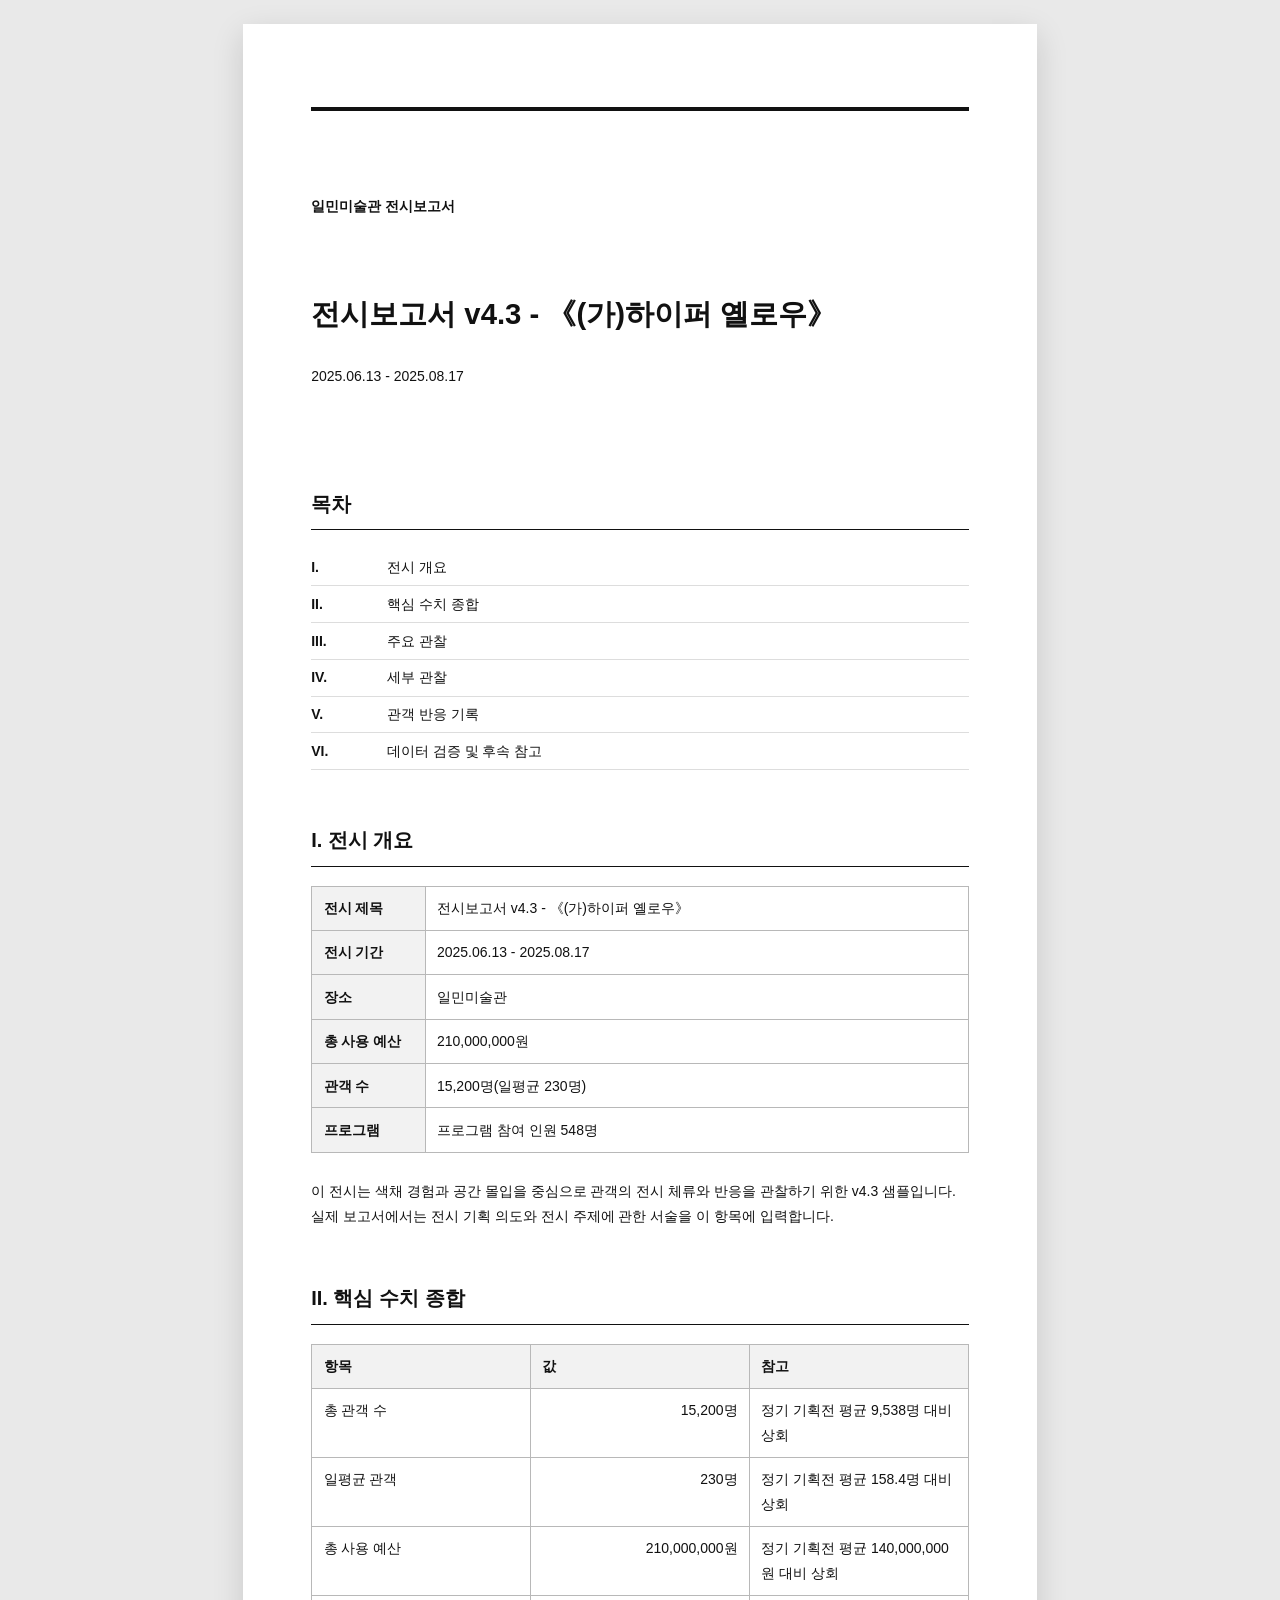
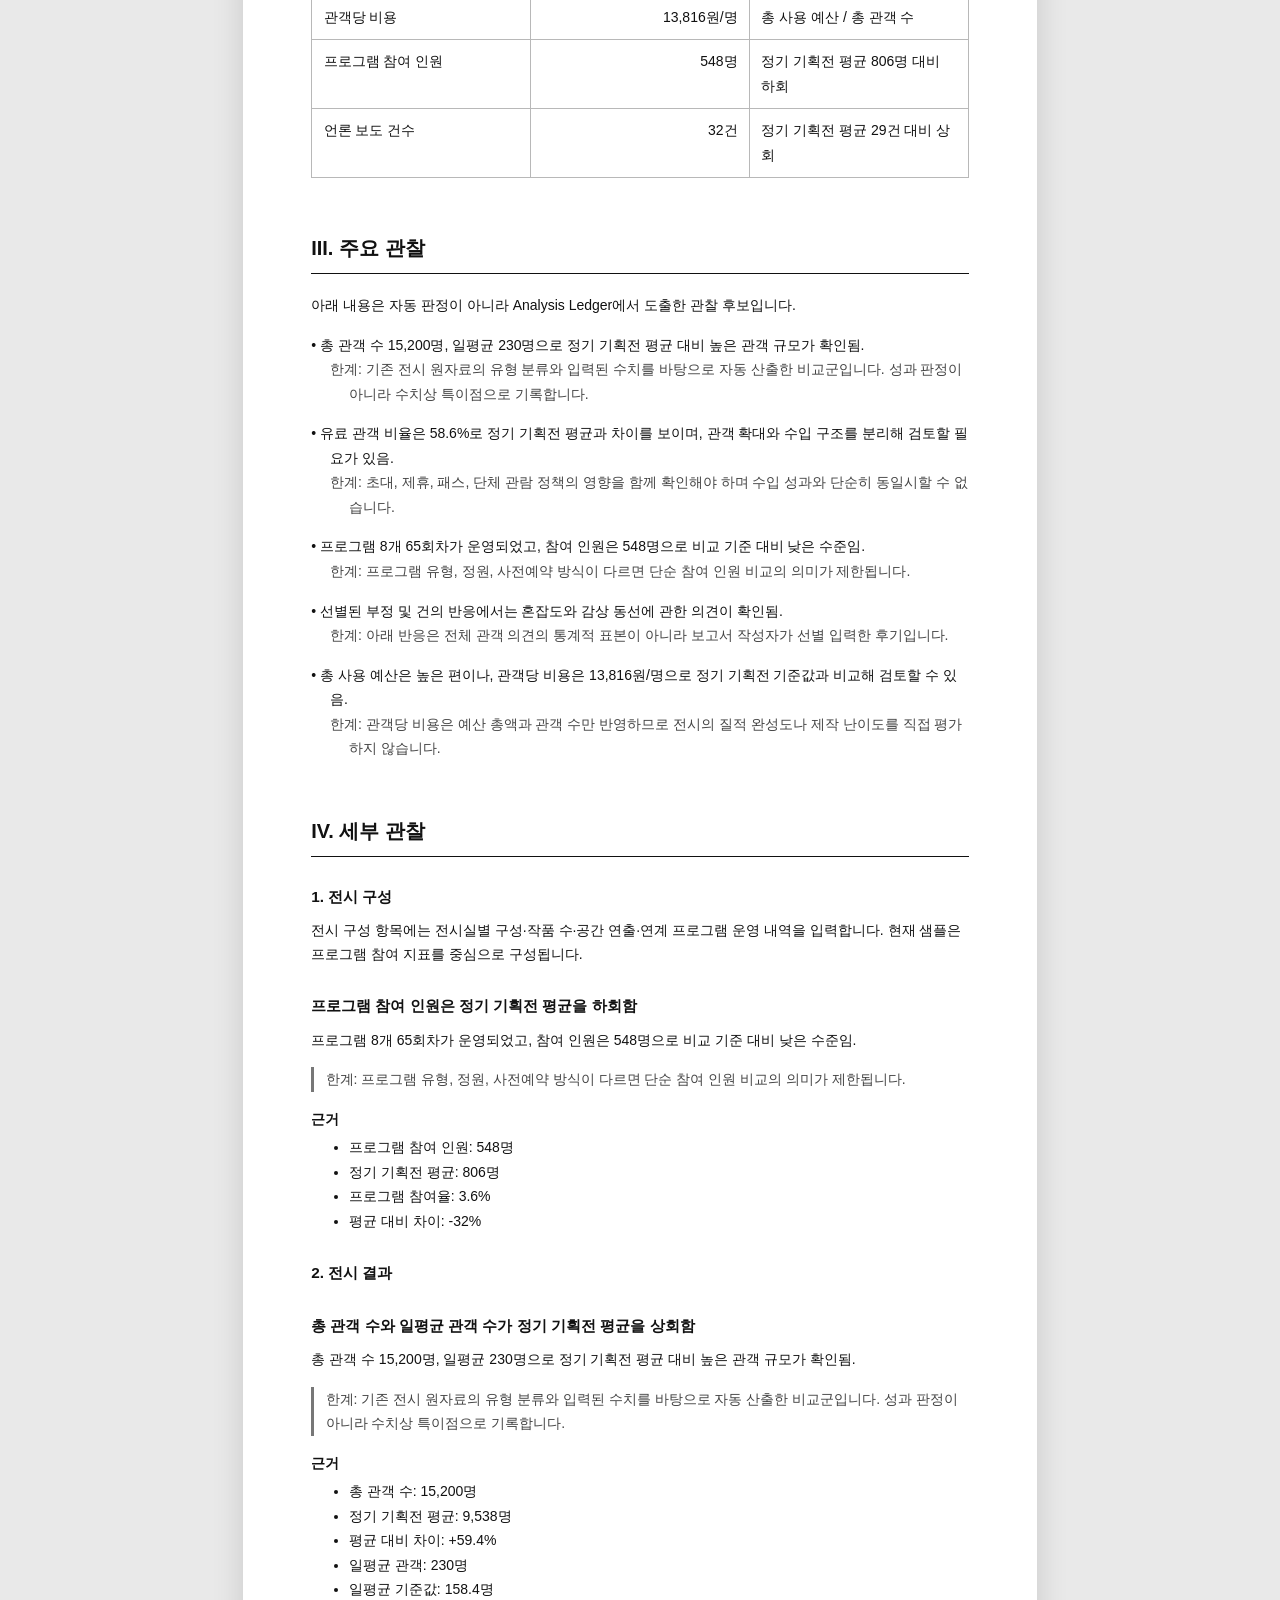
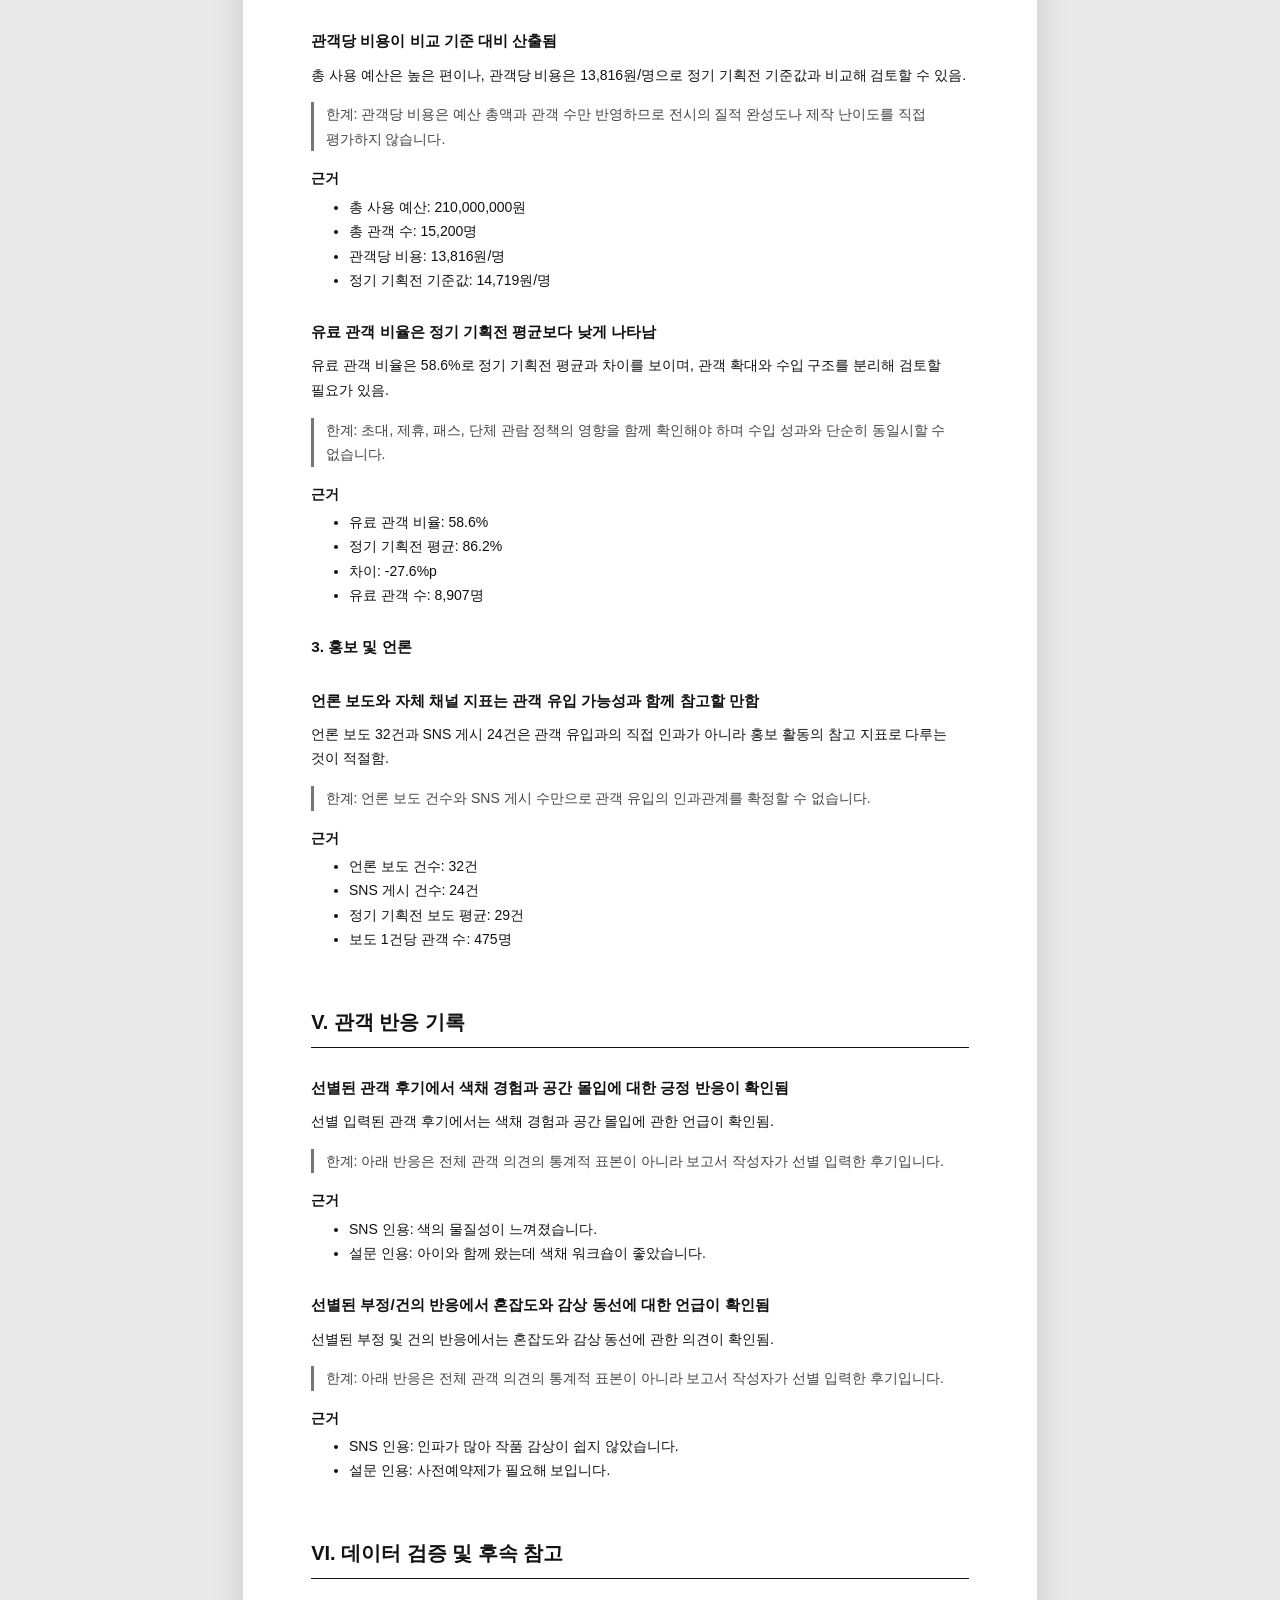
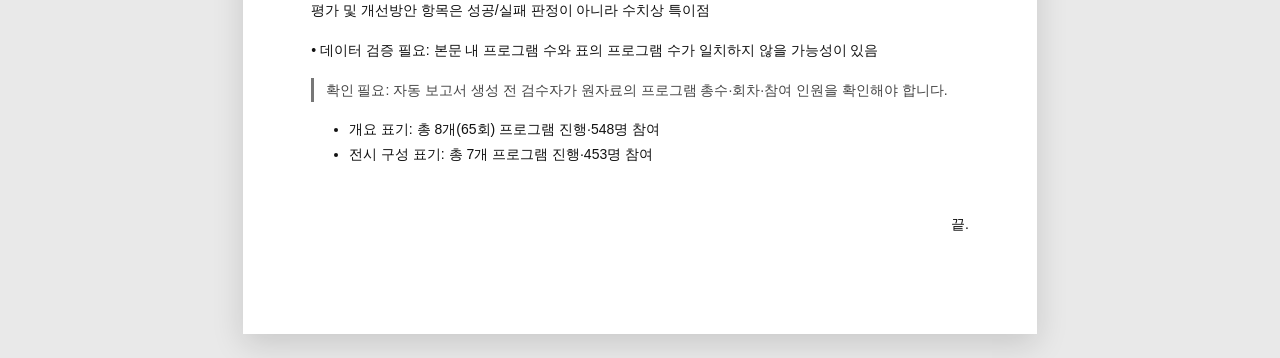
==== output/report-draft.html @ 94281087 "Generate reference baselines from exhibition history" ====
<!doctype html>
<html lang="ko">
<head>
<meta charset="utf-8" />
<meta name="viewport" content="width=device-width, initial-scale=1" />
<title>전시보고서 v4.3 - 《(가)하이퍼 옐로우》</title>
<style>

@page {
  size: A4;
  margin: 20mm 18mm;
}
* {
  box-sizing: border-box;
}
body {
  margin: 0;
  color: #111;
  background: #e9e9e9;
  font-family: "Malgun Gothic", "Noto Sans KR", Arial, sans-serif;
  font-size: 10.5pt;
  line-height: 1.75;
}
.page {
  width: 210mm;
  min-height: 297mm;
  margin: 24px auto;
  padding: 22mm 18mm;
  background: #fff;
  box-shadow: 0 10px 30px rgba(0,0,0,.14);
}
.cover {
  margin-bottom: 26mm;
  padding-top: 22mm;
  border-top: 4px solid #111;
}
.cover p {
  margin: 0 0 20mm;
  font-weight: 700;
}
h1 {
  margin: 0 0 8mm;
  font-size: 22pt;
  line-height: 1.35;
  word-break: keep-all;
}
h2 {
  margin: 14mm 0 5mm;
  padding-bottom: 2mm;
  border-bottom: 1.5px solid #111;
  font-size: 15pt;
}
h3 {
  margin: 7mm 0 2mm;
  font-size: 11.5pt;
}
p {
  margin: 0 0 4mm;
  word-break: keep-all;
}
.toc {
  margin-bottom: 12mm;
}
.toc ol {
  margin: 0;
  padding: 0;
  list-style: none;
}
.toc li {
  display: flex;
  gap: 8mm;
  padding: 1.5mm 0;
  border-bottom: 1px solid #ddd;
}
.toc span {
  min-width: 12mm;
  font-weight: 700;
}
table {
  width: 100%;
  margin: 4mm 0 7mm;
  border-collapse: collapse;
  table-layout: fixed;
}
th,
td {
  border: 1px solid #b8b8b8;
  padding: 2.5mm 3mm;
  vertical-align: top;
}
th {
  width: 30mm;
  background: #f2f2f2;
  font-weight: 700;
  text-align: left;
}
.metric-table th {
  width: auto;
}
.metric-table .num {
  text-align: right;
  white-space: nowrap;
}
.observation,
.data-quality {
  break-inside: avoid;
  margin-bottom: 7mm;
}
.caveat {
  margin-top: 2mm;
  padding-left: 3mm;
  border-left: 3px solid #777;
  color: #444;
}
.evidence-label {
  margin: 3mm 0 1mm;
  font-weight: 700;
}
ul {
  margin: 0 0 5mm 6mm;
  padding-left: 4mm;
}
.bullet {
  margin: 0 0 4mm;
  padding-left: 5mm;
  text-indent: -5mm;
}
.bullet span {
  display: block;
  margin-left: 5mm;
  color: #444;
}
.end {
  margin-top: 12mm;
  text-align: right;
}
@media print {
  body {
    background: #fff;
  }
  .page {
    width: auto;
    min-height: auto;
    margin: 0;
    padding: 0;
    box-shadow: none;
  }
}

</style>
</head>
<body>
<main class="page">
<section class="cover">
<p>일민미술관 전시보고서</p>
<h1>전시보고서 v4.3 - 《(가)하이퍼 옐로우》</h1>
<div>2025.06.13 - 2025.08.17</div>
</section>
<section class="toc">
<h2>목차</h2>
<ol>
<li><span>I.</span>전시 개요</li>
<li><span>II.</span>핵심 수치 종합</li>
<li><span>III.</span>주요 관찰</li>
<li><span>IV.</span>세부 관찰</li>
<li><span>V.</span>관객 반응 기록</li>
<li><span>VI.</span>데이터 검증 및 후속 참고</li>
</ol>
</section>
<section class="report-section">
<h2>I. 전시 개요</h2>
<table class="info-table"><tbody><tr><th>전시 제목</th><td>전시보고서 v4.3 - 《(가)하이퍼 옐로우》</td></tr><tr><th>전시 기간</th><td>2025.06.13 - 2025.08.17</td></tr><tr><th>장소</th><td>일민미술관</td></tr><tr><th>총 사용 예산</th><td>210,000,000원</td></tr><tr><th>관객 수</th><td>15,200명(일평균 230명)</td></tr><tr><th>프로그램</th><td>프로그램 참여 인원 548명</td></tr></tbody></table>
<p>이 전시는 색채 경험과 공간 몰입을 중심으로 관객의 전시 체류와 반응을 관찰하기 위한 v4.3 샘플입니다. 실제 보고서에서는 전시 기획 의도와 전시 주제에 관한 서술을 이 항목에 입력합니다.</p>
</section>
<section class="report-section">
<h2>II. 핵심 수치 종합</h2>
<table class="metric-table"><thead><tr><th>항목</th><th>값</th><th>참고</th></tr></thead><tbody><tr><td>총 관객 수</td><td class="num">15,200명</td><td>정기 기획전 평균 9,538명 대비 상회</td></tr><tr><td>일평균 관객</td><td class="num">230명</td><td>정기 기획전 평균 158.4명 대비 상회</td></tr><tr><td>총 사용 예산</td><td class="num">210,000,000원</td><td>정기 기획전 평균 140,000,000원 대비 상회</td></tr><tr><td>관객당 비용</td><td class="num">13,816원/명</td><td>총 사용 예산 / 총 관객 수</td></tr><tr><td>프로그램 참여 인원</td><td class="num">548명</td><td>정기 기획전 평균 806명 대비 하회</td></tr><tr><td>언론 보도 건수</td><td class="num">32건</td><td>정기 기획전 평균 29건 대비 상회</td></tr></tbody></table>
</section>
<section class="report-section">
<h2>III. 주요 관찰</h2>
<p>아래 내용은 자동 판정이 아니라 Analysis Ledger에서 도출한 관찰 후보입니다.</p>
<div class="bullet">• 총 관객 수 15,200명, 일평균 230명으로 정기 기획전 평균 대비 높은 관객 규모가 확인됨.<span>한계: 기존 전시 원자료의 유형 분류와 입력된 수치를 바탕으로 자동 산출한 비교군입니다. 성과 판정이 아니라 수치상 특이점으로 기록합니다.</span></div>
<div class="bullet">• 유료 관객 비율은 58.6%로 정기 기획전 평균과 차이를 보이며, 관객 확대와 수입 구조를 분리해 검토할 필요가 있음.<span>한계: 초대, 제휴, 패스, 단체 관람 정책의 영향을 함께 확인해야 하며 수입 성과와 단순히 동일시할 수 없습니다.</span></div>
<div class="bullet">• 프로그램 8개 65회차가 운영되었고, 참여 인원은 548명으로 비교 기준 대비 낮은 수준임.<span>한계: 프로그램 유형, 정원, 사전예약 방식이 다르면 단순 참여 인원 비교의 의미가 제한됩니다.</span></div>
<div class="bullet">• 선별된 부정 및 건의 반응에서는 혼잡도와 감상 동선에 관한 의견이 확인됨.<span>한계: 아래 반응은 전체 관객 의견의 통계적 표본이 아니라 보고서 작성자가 선별 입력한 후기입니다.</span></div>
<div class="bullet">• 총 사용 예산은 높은 편이나, 관객당 비용은 13,816원/명으로 정기 기획전 기준값과 비교해 검토할 수 있음.<span>한계: 관객당 비용은 예산 총액과 관객 수만 반영하므로 전시의 질적 완성도나 제작 난이도를 직접 평가하지 않습니다.</span></div>
</section>
<section class="report-section">
<h2>IV. 세부 관찰</h2>
<h3>1. 전시 구성</h3>
<p>전시 구성 항목에는 전시실별 구성·작품 수·공간 연출·연계 프로그램 운영 내역을 입력합니다. 현재 샘플은 프로그램 참여 지표를 중심으로 구성됩니다.</p>
<article class="observation"><h3>프로그램 참여 인원은 정기 기획전 평균을 하회함</h3><p>프로그램 8개 65회차가 운영되었고, 참여 인원은 548명으로 비교 기준 대비 낮은 수준임.</p><p class="caveat">한계: 프로그램 유형, 정원, 사전예약 방식이 다르면 단순 참여 인원 비교의 의미가 제한됩니다.</p><p class="evidence-label">근거</p><ul><li>프로그램 참여 인원: 548명</li><li>정기 기획전 평균: 806명</li><li>프로그램 참여율: 3.6%</li><li>평균 대비 차이: -32%</li></ul></article>
<h3>2. 전시 결과</h3>
<article class="observation"><h3>총 관객 수와 일평균 관객 수가 정기 기획전 평균을 상회함</h3><p>총 관객 수 15,200명, 일평균 230명으로 정기 기획전 평균 대비 높은 관객 규모가 확인됨.</p><p class="caveat">한계: 기존 전시 원자료의 유형 분류와 입력된 수치를 바탕으로 자동 산출한 비교군입니다. 성과 판정이 아니라 수치상 특이점으로 기록합니다.</p><p class="evidence-label">근거</p><ul><li>총 관객 수: 15,200명</li><li>정기 기획전 평균: 9,538명</li><li>평균 대비 차이: +59.4%</li><li>일평균 관객: 230명</li><li>일평균 기준값: 158.4명</li></ul></article>
<article class="observation"><h3>관객당 비용이 비교 기준 대비 산출됨</h3><p>총 사용 예산은 높은 편이나, 관객당 비용은 13,816원/명으로 정기 기획전 기준값과 비교해 검토할 수 있음.</p><p class="caveat">한계: 관객당 비용은 예산 총액과 관객 수만 반영하므로 전시의 질적 완성도나 제작 난이도를 직접 평가하지 않습니다.</p><p class="evidence-label">근거</p><ul><li>총 사용 예산: 210,000,000원</li><li>총 관객 수: 15,200명</li><li>관객당 비용: 13,816원/명</li><li>정기 기획전 기준값: 14,719원/명</li></ul></article>
<article class="observation"><h3>유료 관객 비율은 정기 기획전 평균보다 낮게 나타남</h3><p>유료 관객 비율은 58.6%로 정기 기획전 평균과 차이를 보이며, 관객 확대와 수입 구조를 분리해 검토할 필요가 있음.</p><p class="caveat">한계: 초대, 제휴, 패스, 단체 관람 정책의 영향을 함께 확인해야 하며 수입 성과와 단순히 동일시할 수 없습니다.</p><p class="evidence-label">근거</p><ul><li>유료 관객 비율: 58.6%</li><li>정기 기획전 평균: 86.2%</li><li>차이: -27.6%p</li><li>유료 관객 수: 8,907명</li></ul></article>
<h3>3. 홍보 및 언론</h3>
<article class="observation"><h3>언론 보도와 자체 채널 지표는 관객 유입 가능성과 함께 참고할 만함</h3><p>언론 보도 32건과 SNS 게시 24건은 관객 유입과의 직접 인과가 아니라 홍보 활동의 참고 지표로 다루는 것이 적절함.</p><p class="caveat">한계: 언론 보도 건수와 SNS 게시 수만으로 관객 유입의 인과관계를 확정할 수 없습니다.</p><p class="evidence-label">근거</p><ul><li>언론 보도 건수: 32건</li><li>SNS 게시 건수: 24건</li><li>정기 기획전 보도 평균: 29건</li><li>보도 1건당 관객 수: 475명</li></ul></article>
</section>
<section class="report-section">
<h2>V. 관객 반응 기록</h2>
<article class="observation"><h3>선별된 관객 후기에서 색채 경험과 공간 몰입에 대한 긍정 반응이 확인됨</h3><p>선별 입력된 관객 후기에서는 색채 경험과 공간 몰입에 관한 언급이 확인됨.</p><p class="caveat">한계: 아래 반응은 전체 관객 의견의 통계적 표본이 아니라 보고서 작성자가 선별 입력한 후기입니다.</p><p class="evidence-label">근거</p><ul><li>SNS 인용: 색의 물질성이 느껴졌습니다.</li><li>설문 인용: 아이와 함께 왔는데 색채 워크숍이 좋았습니다.</li></ul></article>
<article class="observation"><h3>선별된 부정/건의 반응에서 혼잡도와 감상 동선에 대한 언급이 확인됨</h3><p>선별된 부정 및 건의 반응에서는 혼잡도와 감상 동선에 관한 의견이 확인됨.</p><p class="caveat">한계: 아래 반응은 전체 관객 의견의 통계적 표본이 아니라 보고서 작성자가 선별 입력한 후기입니다.</p><p class="evidence-label">근거</p><ul><li>SNS 인용: 인파가 많아 작품 감상이 쉽지 않았습니다.</li><li>설문 인용: 사전예약제가 필요해 보입니다.</li></ul></article>
</section>
<section class="report-section">
<h2>VI. 데이터 검증 및 후속 참고</h2>
<p>평가 및 개선방안 항목은 성공/실패 판정이 아니라 수치상 특이점</p>
<article class="data-quality"><p>• 데이터 검증 필요: 본문 내 프로그램 수와 표의 프로그램 수가 일치하지 않을 가능성이 있음</p><p class="caveat">확인 필요: 자동 보고서 생성 전 검수자가 원자료의 프로그램 총수·회차·참여 인원을 확인해야 합니다.</p><ul><li>개요 표기: 총 8개(65회) 프로그램 진행·548명 참여</li><li>전시 구성 표기: 총 7개 프로그램 진행·453명 참여</li></ul></article>
</section>
<p class="end">끝.</p>
</main>
</body>
</html>
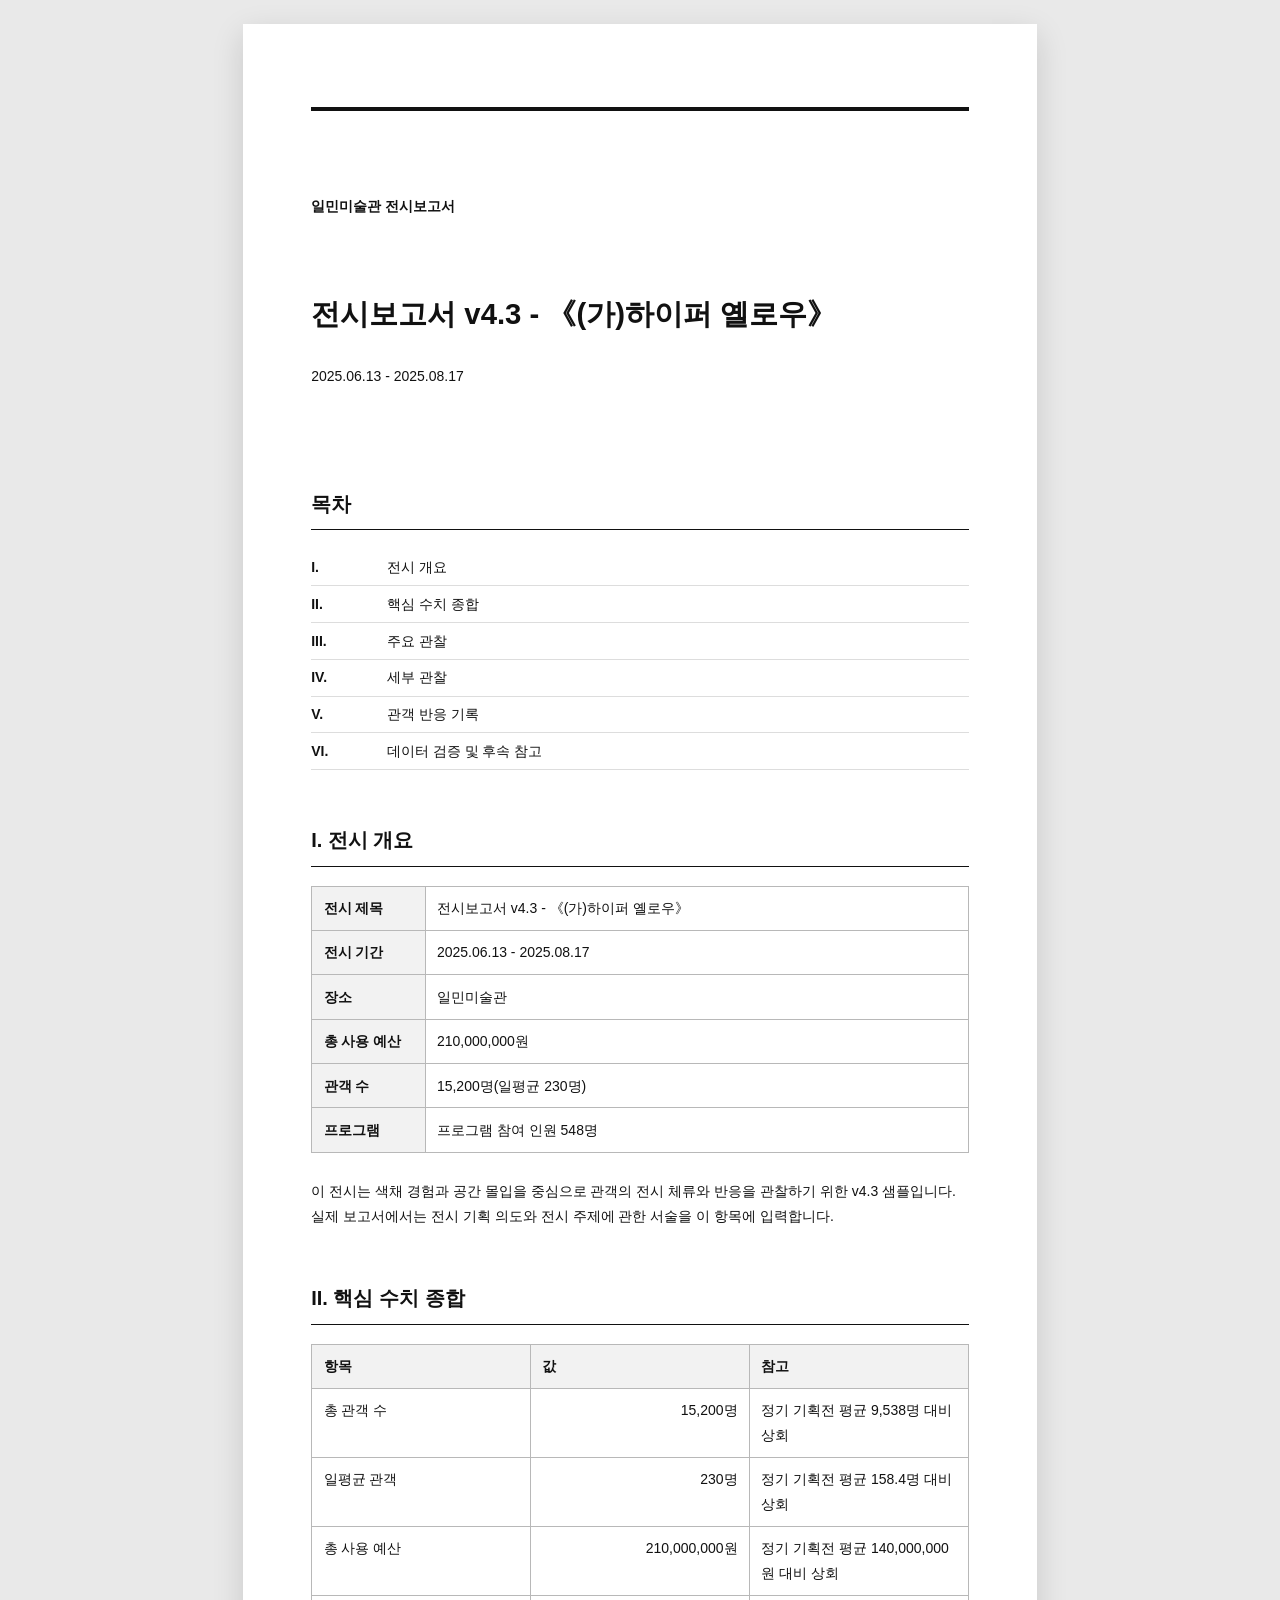
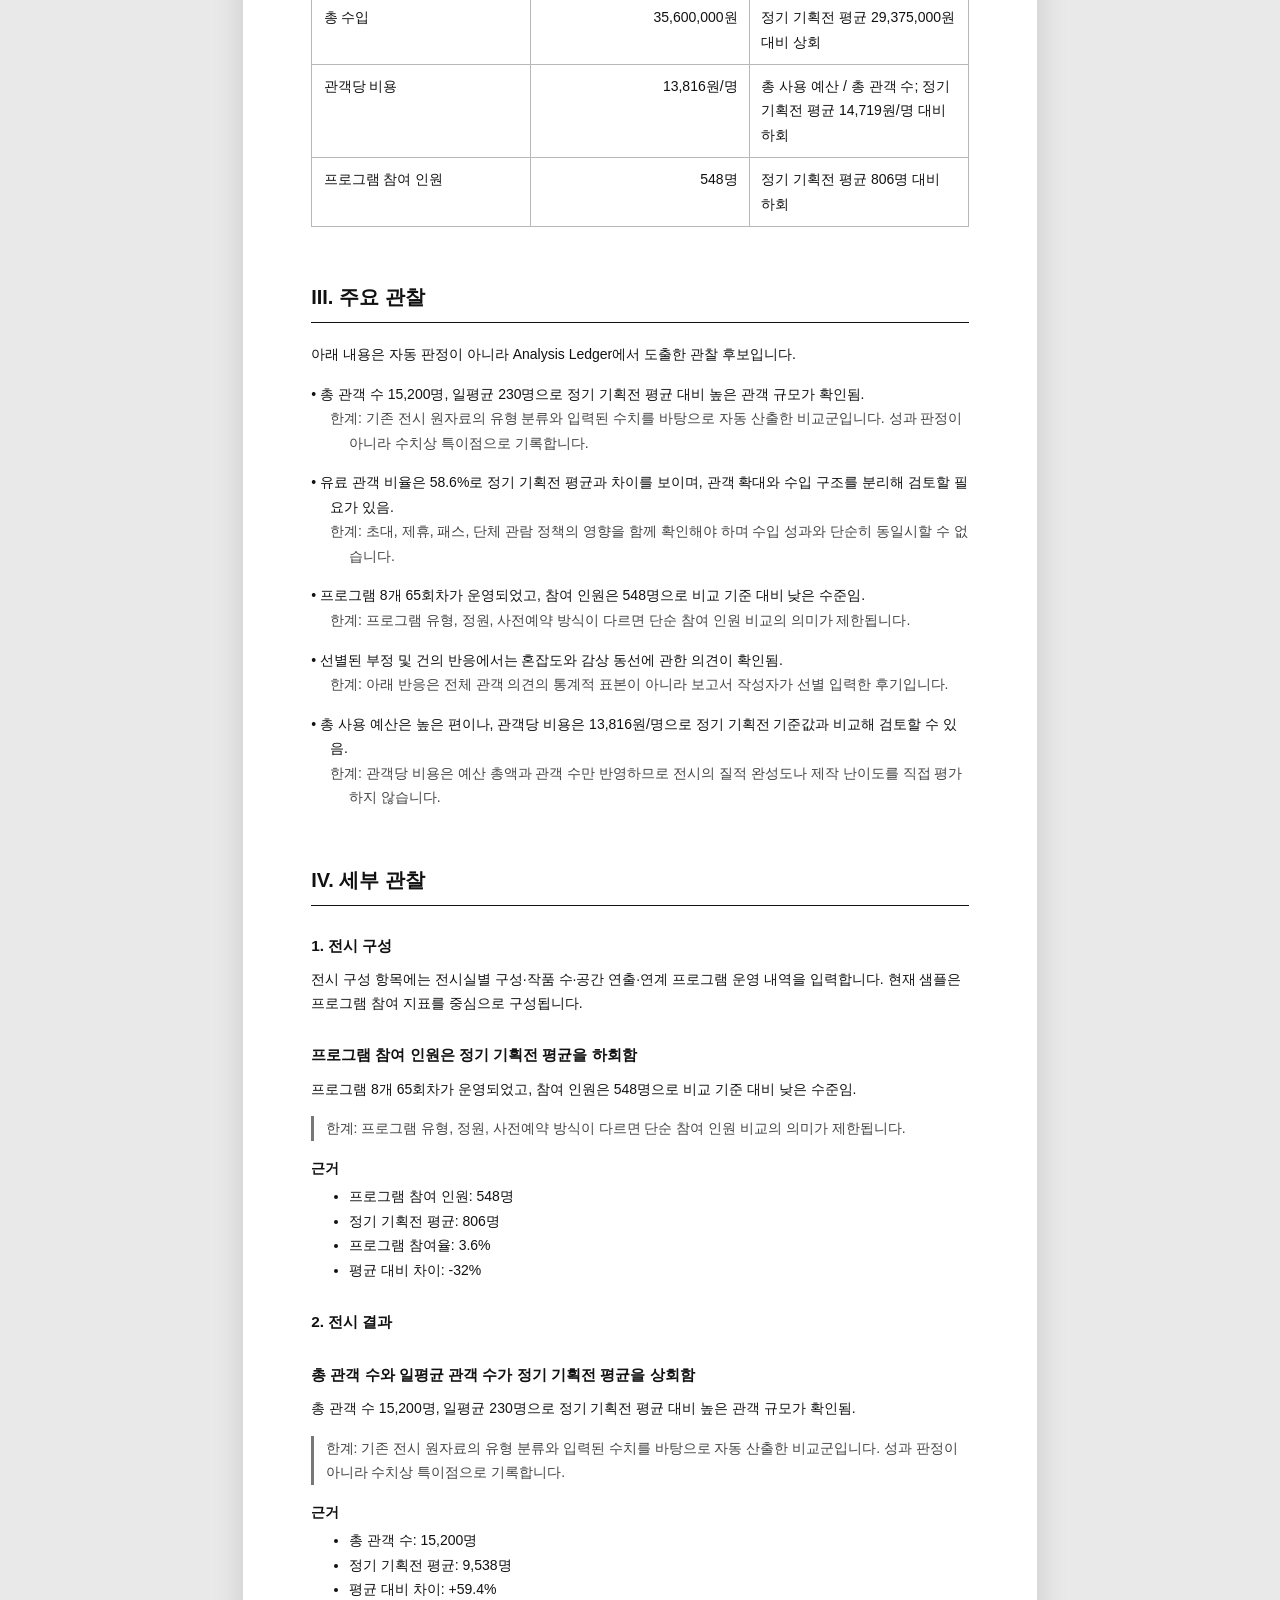
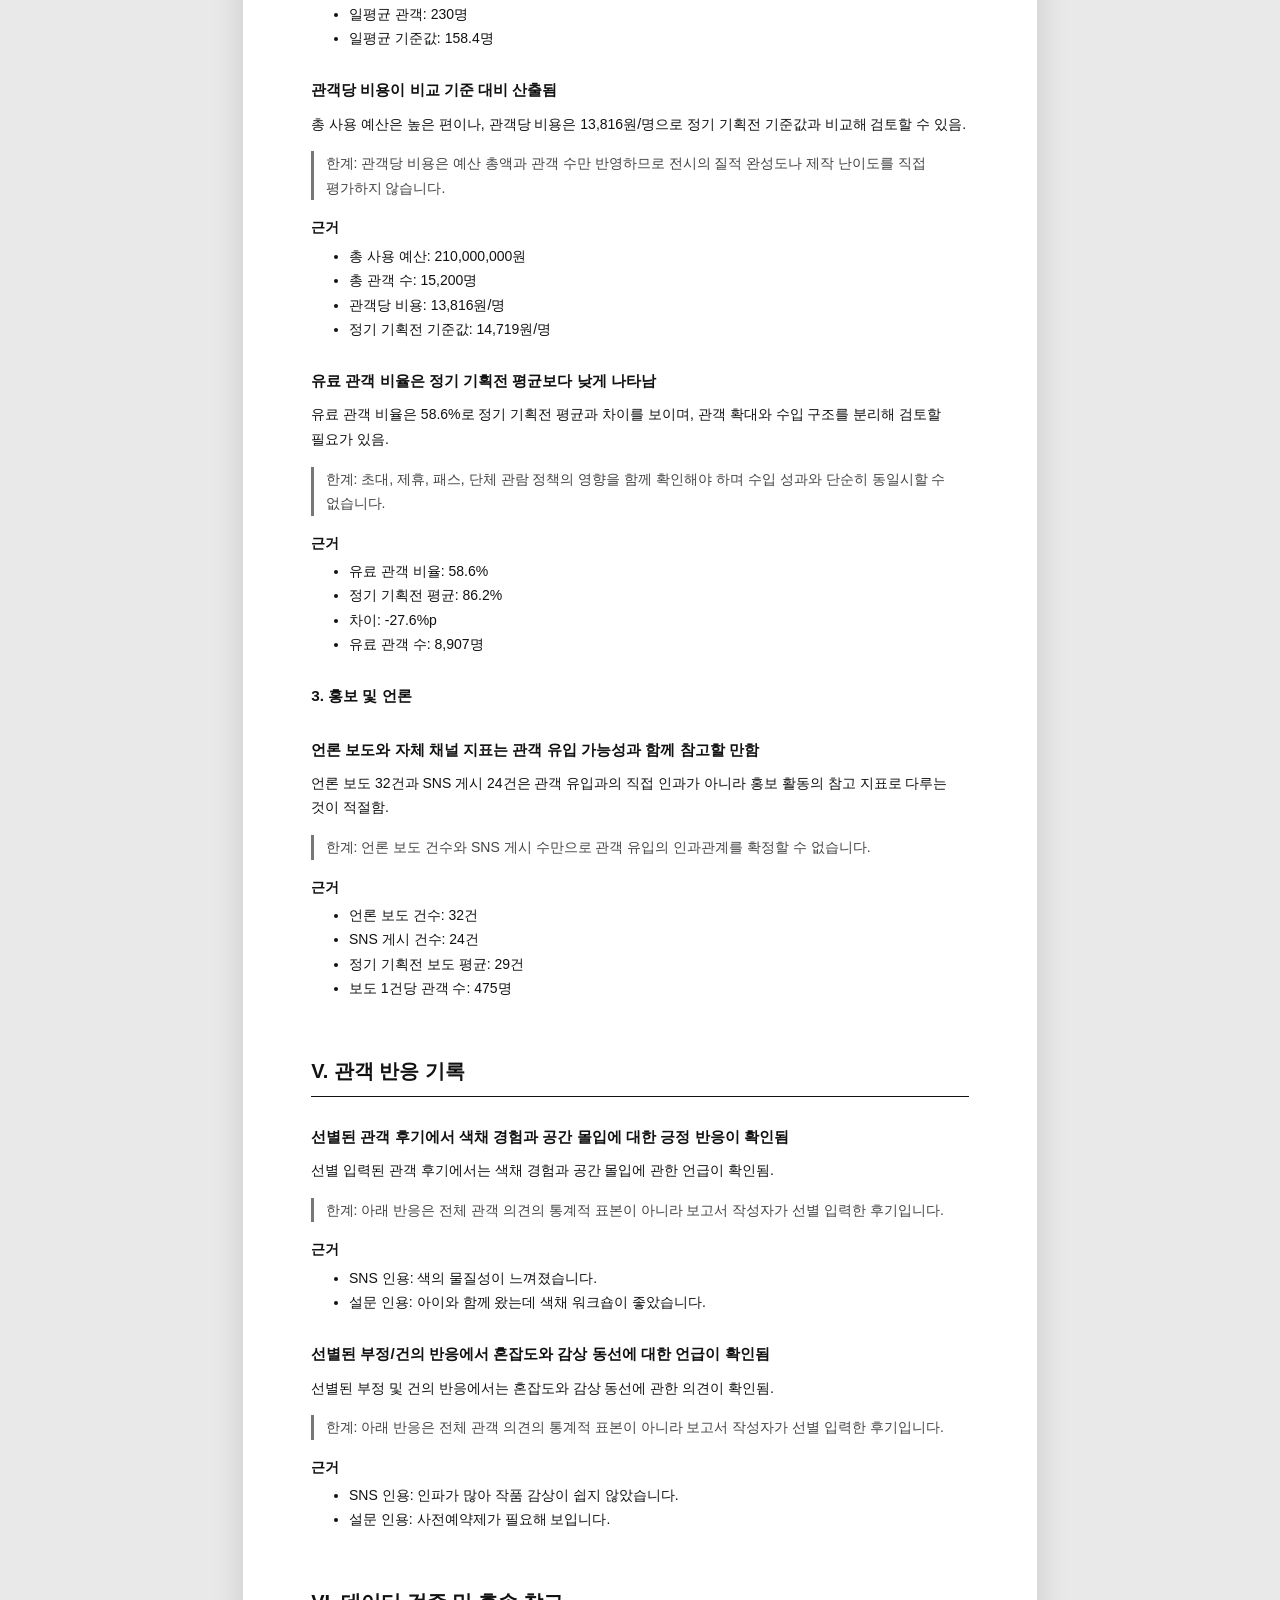
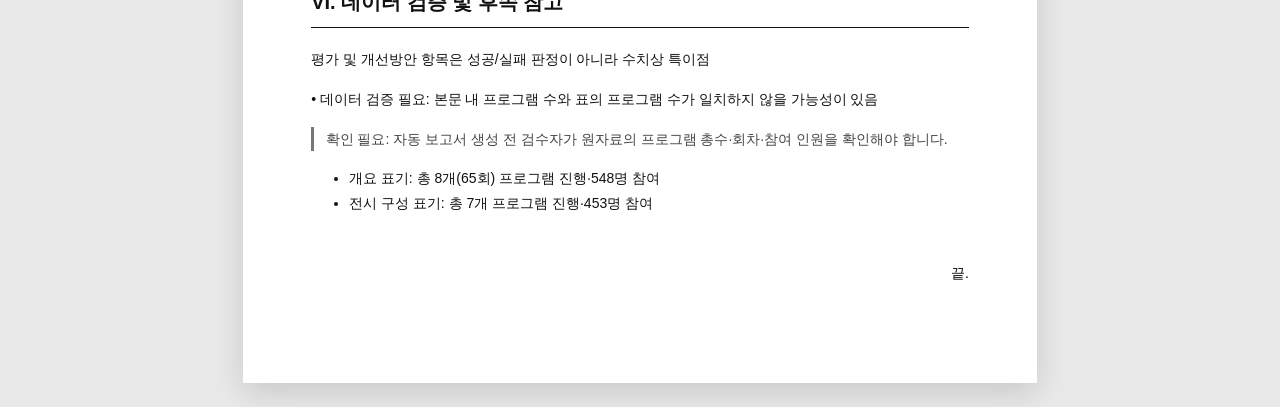
==== commit 2f77ea84: "Select fixed and recommended director metrics" ====
--- a/output/report-draft.html
+++ b/output/report-draft.html
@@ -174,7 +174,7 @@
 </section>
 <section class="report-section">
 <h2>II. 핵심 수치 종합</h2>
-<table class="metric-table"><thead><tr><th>항목</th><th>값</th><th>참고</th></tr></thead><tbody><tr><td>총 관객 수</td><td class="num">15,200명</td><td>정기 기획전 평균 9,538명 대비 상회</td></tr><tr><td>일평균 관객</td><td class="num">230명</td><td>정기 기획전 평균 158.4명 대비 상회</td></tr><tr><td>총 사용 예산</td><td class="num">210,000,000원</td><td>정기 기획전 평균 140,000,000원 대비 상회</td></tr><tr><td>관객당 비용</td><td class="num">13,816원/명</td><td>총 사용 예산 / 총 관객 수</td></tr><tr><td>프로그램 참여 인원</td><td class="num">548명</td><td>정기 기획전 평균 806명 대비 하회</td></tr><tr><td>언론 보도 건수</td><td class="num">32건</td><td>정기 기획전 평균 29건 대비 상회</td></tr></tbody></table>
+<table class="metric-table"><thead><tr><th>항목</th><th>값</th><th>참고</th></tr></thead><tbody><tr><td>총 관객 수</td><td class="num">15,200명</td><td>정기 기획전 평균 9,538명 대비 상회</td></tr><tr><td>일평균 관객</td><td class="num">230명</td><td>정기 기획전 평균 158.4명 대비 상회</td></tr><tr><td>총 사용 예산</td><td class="num">210,000,000원</td><td>정기 기획전 평균 140,000,000원 대비 상회</td></tr><tr><td>총 수입</td><td class="num">35,600,000원</td><td>정기 기획전 평균 29,375,000원 대비 상회</td></tr><tr><td>관객당 비용</td><td class="num">13,816원/명</td><td>총 사용 예산 / 총 관객 수; 정기 기획전 평균 14,719원/명 대비 하회</td></tr><tr><td>프로그램 참여 인원</td><td class="num">548명</td><td>정기 기획전 평균 806명 대비 하회</td></tr></tbody></table>
 </section>
 <section class="report-section">
 <h2>III. 주요 관찰</h2>
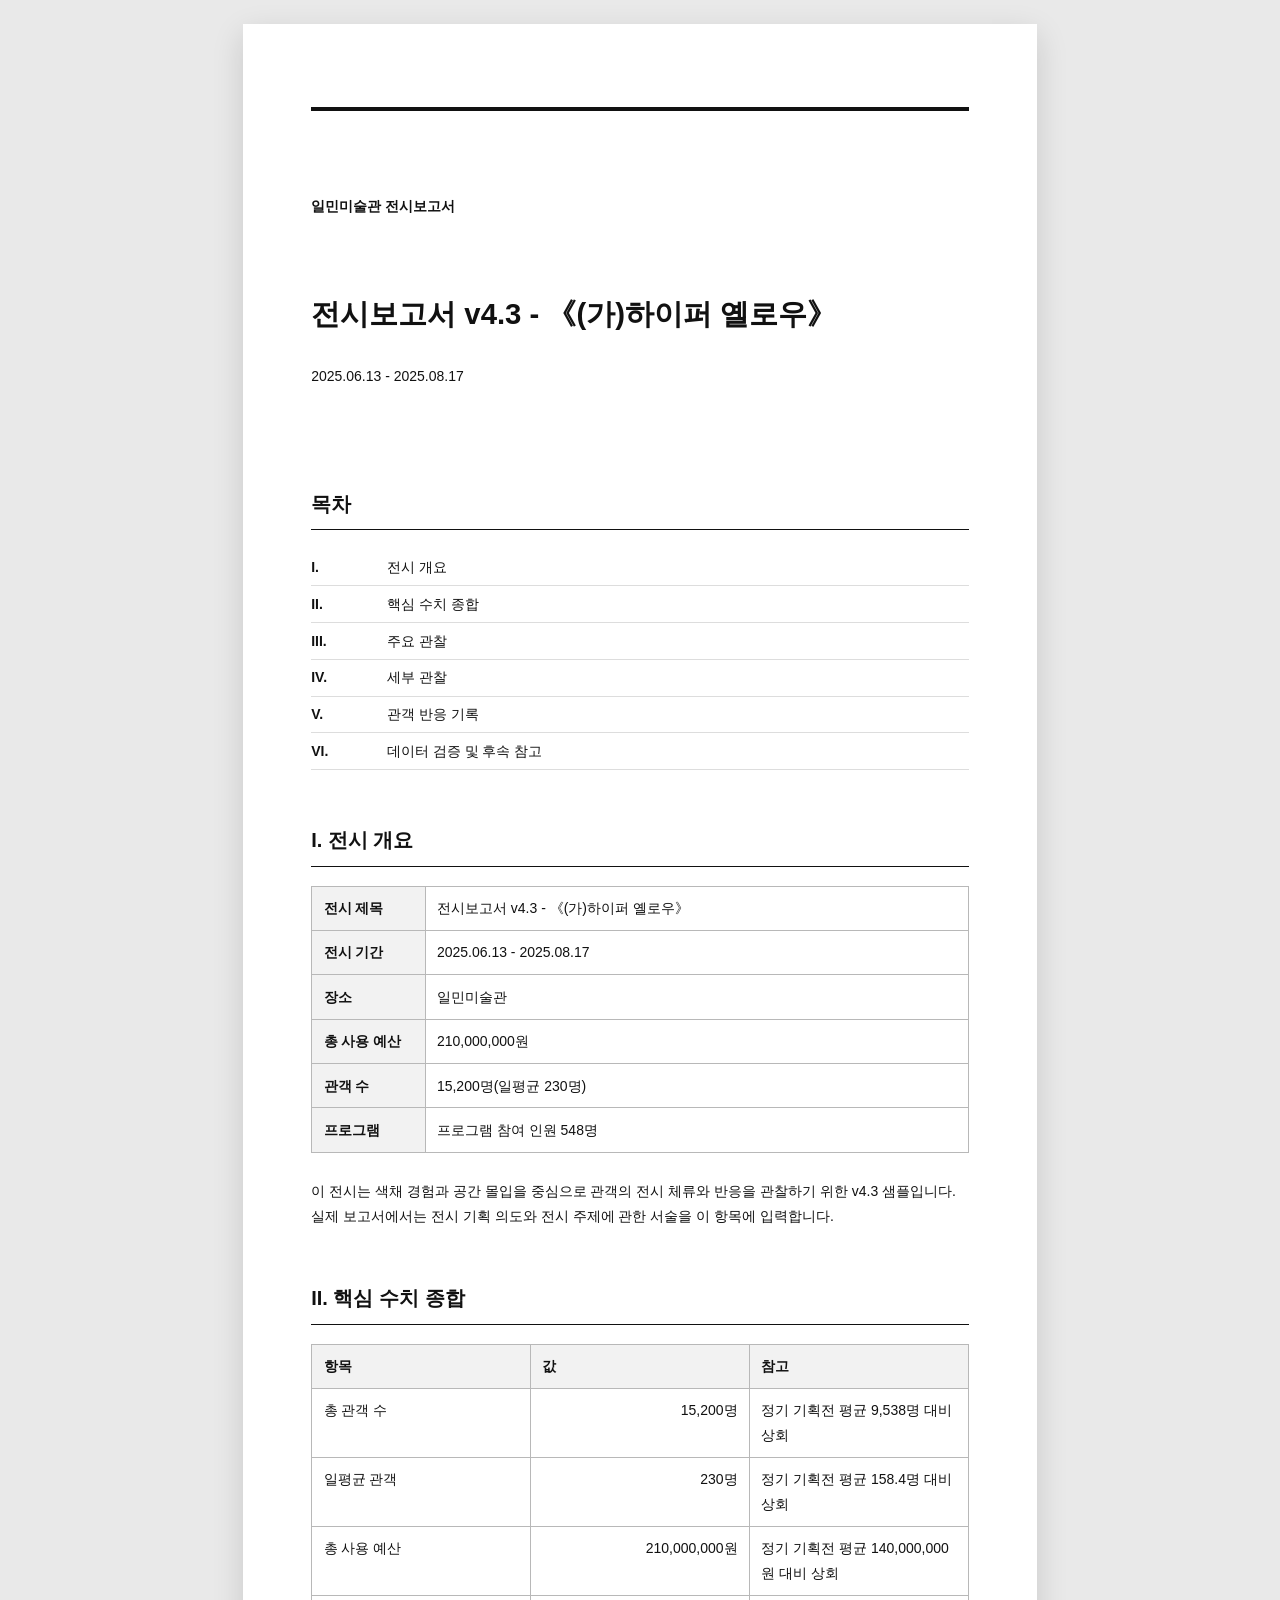
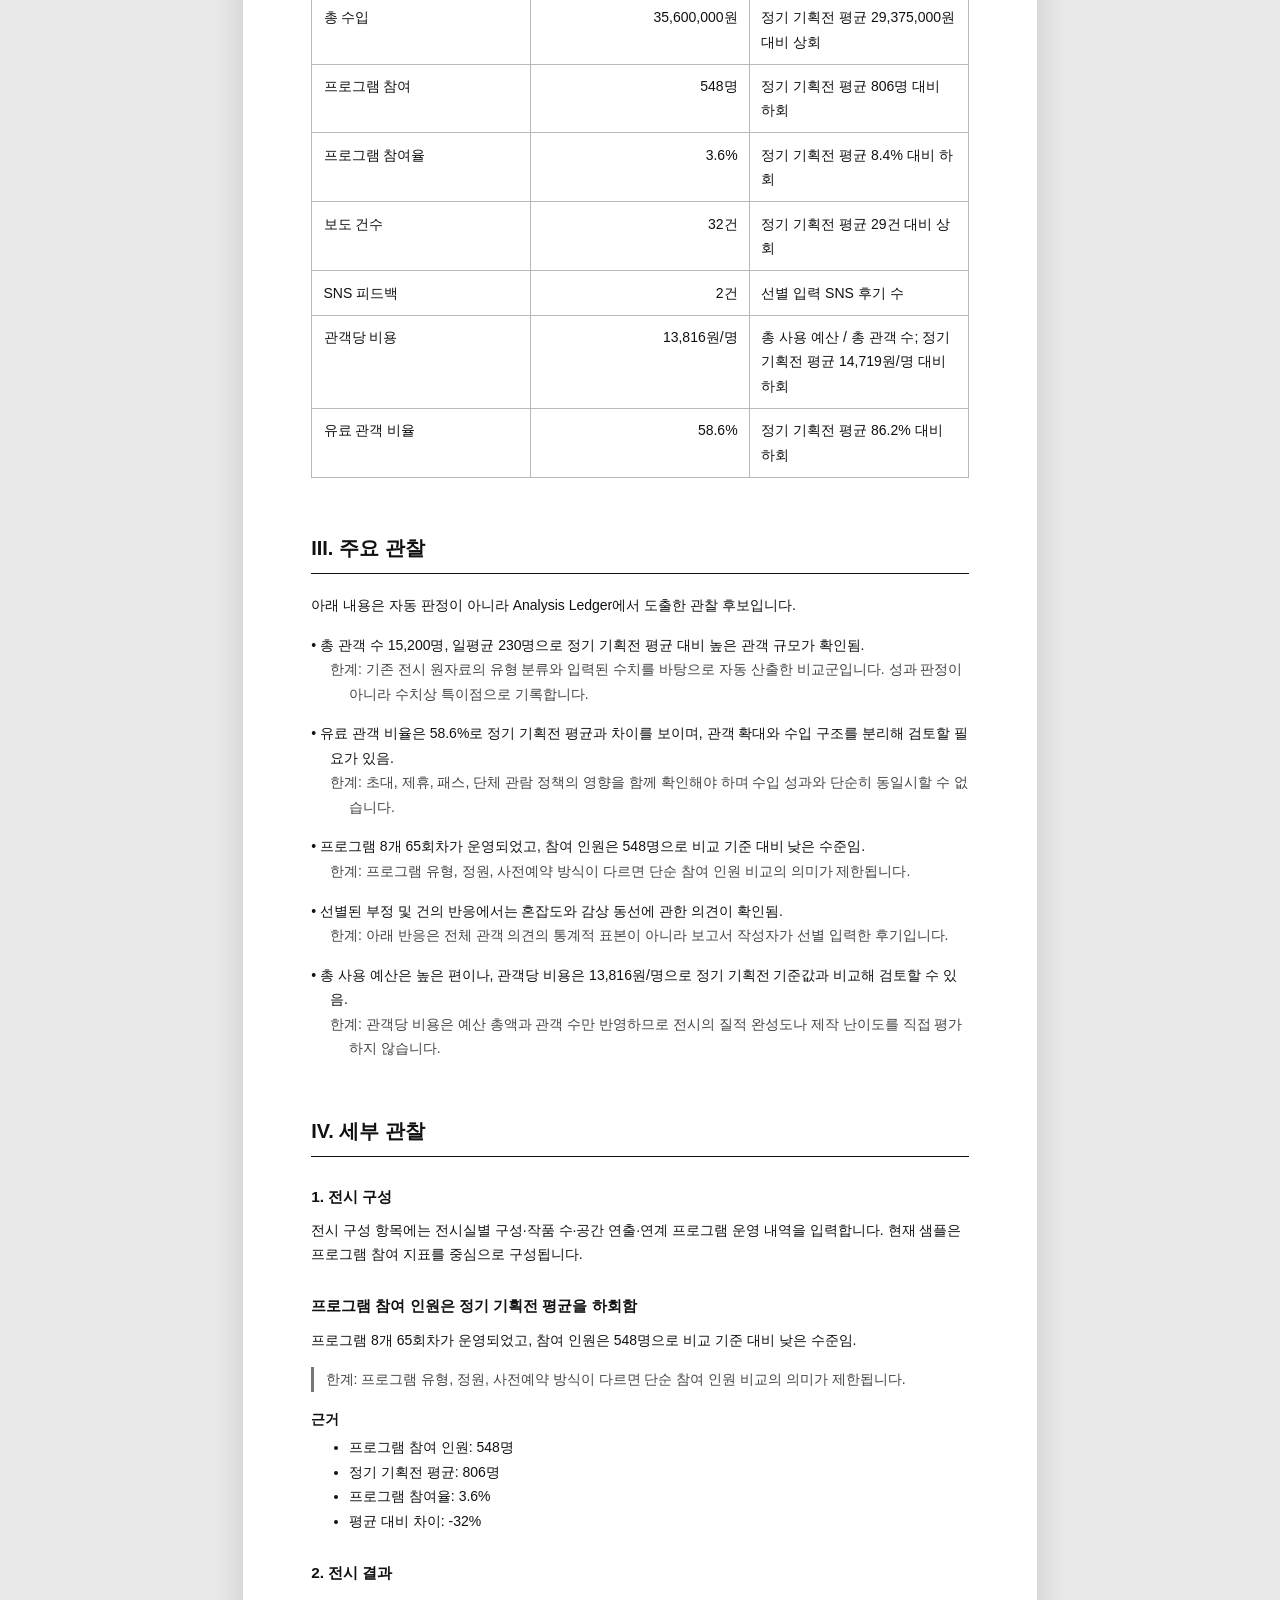
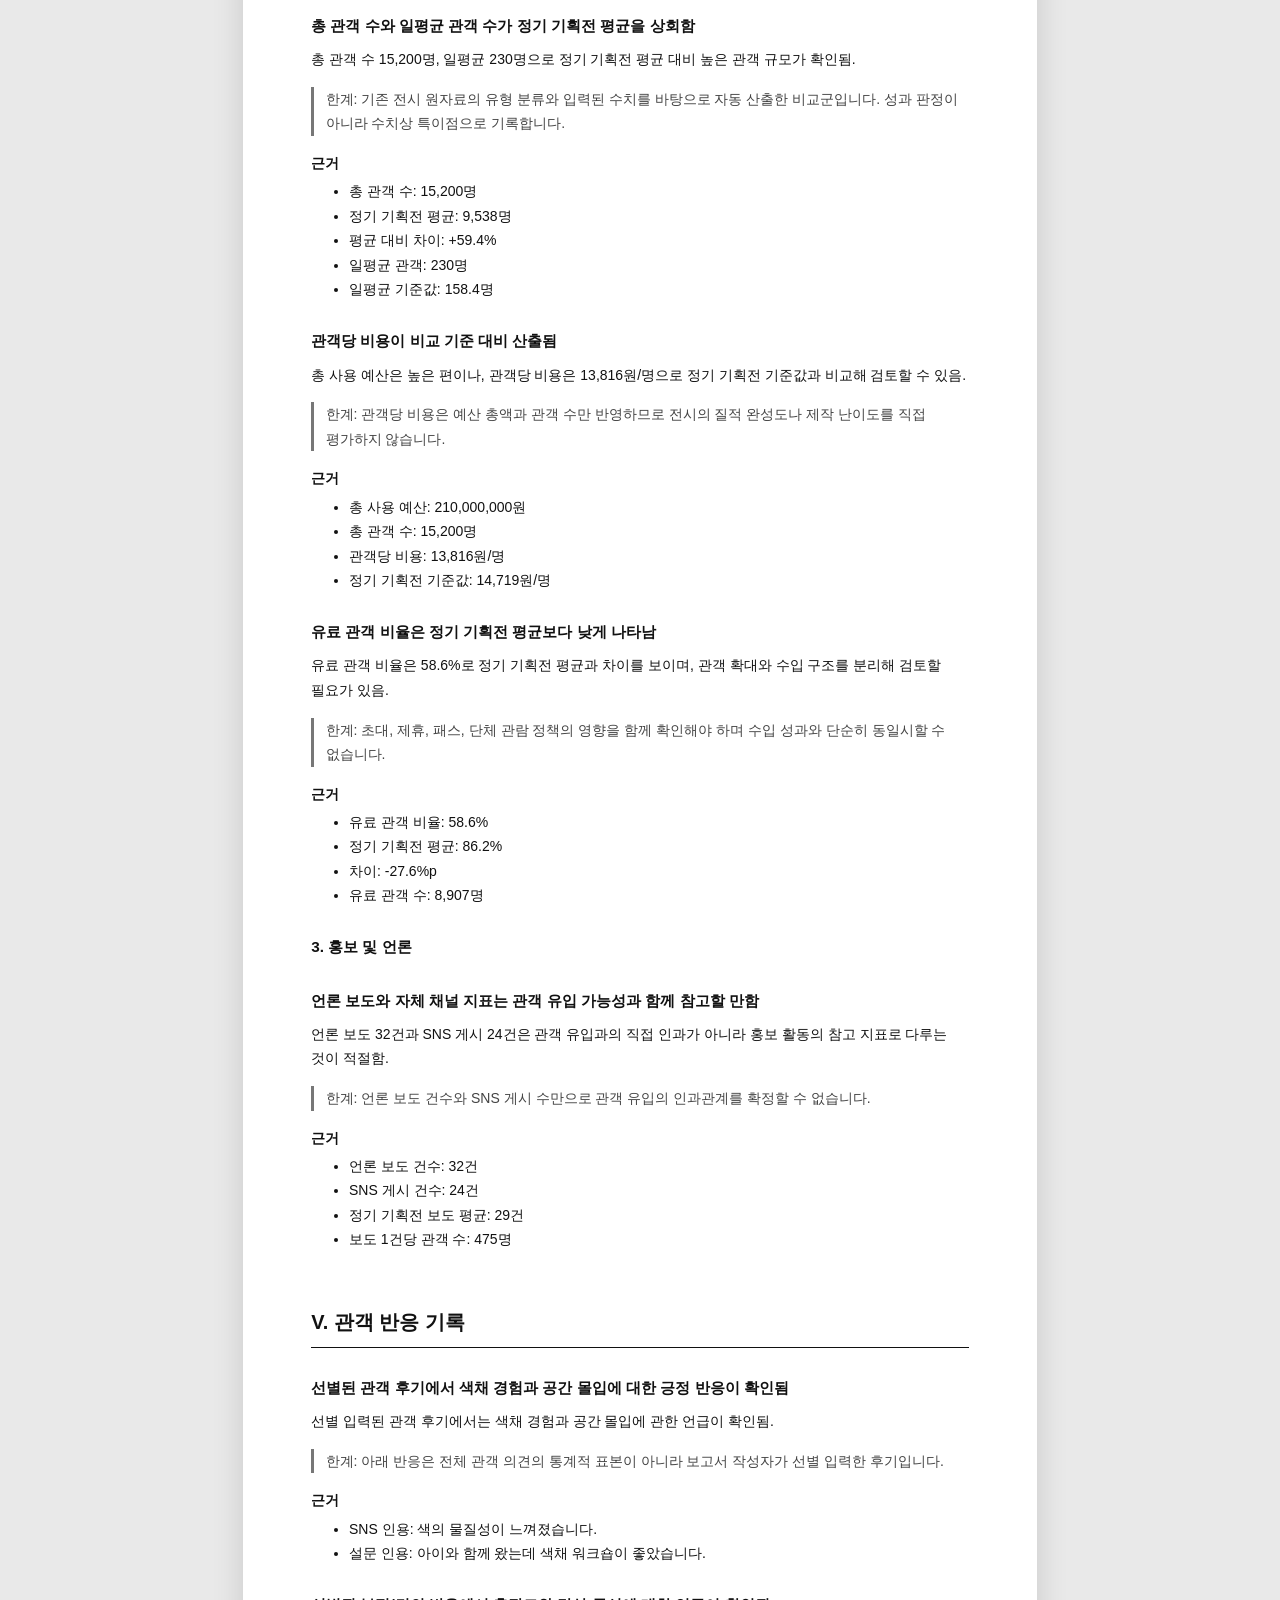
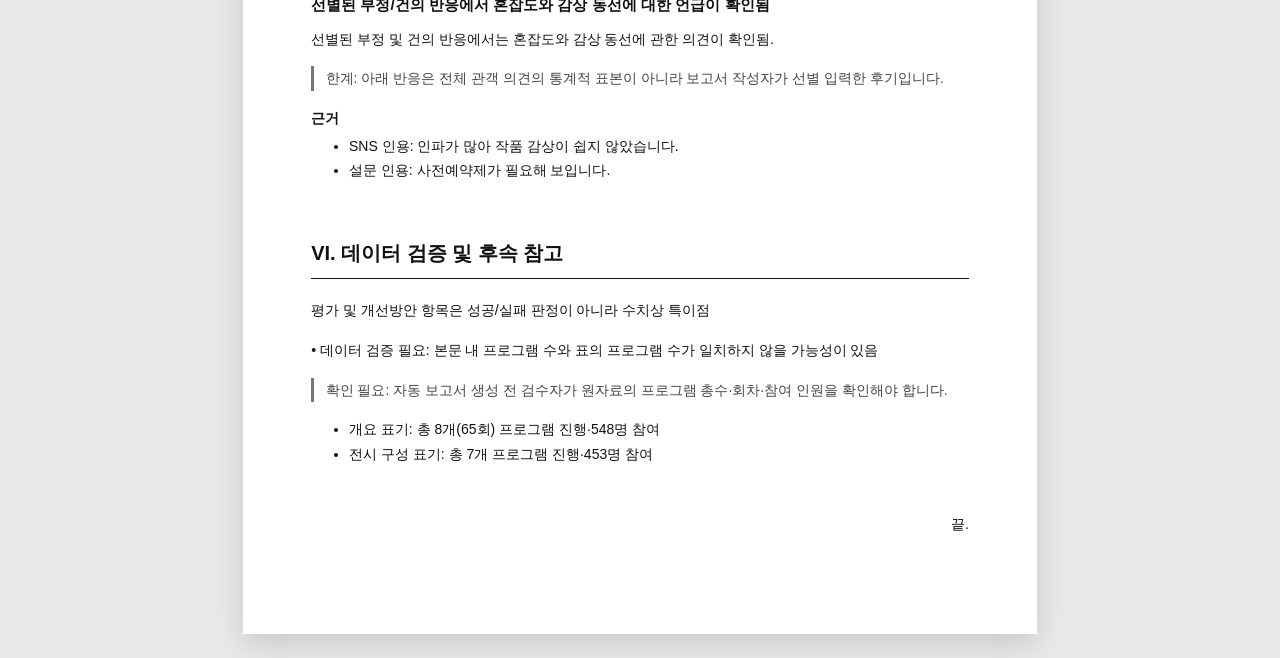
==== commit 0a84fa6a: "Group director metrics into compact paired cards" ====
--- a/output/report-draft.html
+++ b/output/report-draft.html
@@ -174,7 +174,7 @@
 </section>
 <section class="report-section">
 <h2>II. 핵심 수치 종합</h2>
-<table class="metric-table"><thead><tr><th>항목</th><th>값</th><th>참고</th></tr></thead><tbody><tr><td>총 관객 수</td><td class="num">15,200명</td><td>정기 기획전 평균 9,538명 대비 상회</td></tr><tr><td>일평균 관객</td><td class="num">230명</td><td>정기 기획전 평균 158.4명 대비 상회</td></tr><tr><td>총 사용 예산</td><td class="num">210,000,000원</td><td>정기 기획전 평균 140,000,000원 대비 상회</td></tr><tr><td>총 수입</td><td class="num">35,600,000원</td><td>정기 기획전 평균 29,375,000원 대비 상회</td></tr><tr><td>관객당 비용</td><td class="num">13,816원/명</td><td>총 사용 예산 / 총 관객 수; 정기 기획전 평균 14,719원/명 대비 하회</td></tr><tr><td>프로그램 참여 인원</td><td class="num">548명</td><td>정기 기획전 평균 806명 대비 하회</td></tr></tbody></table>
+<table class="metric-table"><thead><tr><th>항목</th><th>값</th><th>참고</th></tr></thead><tbody><tr><td>총 관객 수</td><td class="num">15,200명</td><td>정기 기획전 평균 9,538명 대비 상회</td></tr><tr><td>일평균 관객</td><td class="num">230명</td><td>정기 기획전 평균 158.4명 대비 상회</td></tr><tr><td>총 사용 예산</td><td class="num">210,000,000원</td><td>정기 기획전 평균 140,000,000원 대비 상회</td></tr><tr><td>총 수입</td><td class="num">35,600,000원</td><td>정기 기획전 평균 29,375,000원 대비 상회</td></tr><tr><td>프로그램 참여</td><td class="num">548명</td><td>정기 기획전 평균 806명 대비 하회</td></tr><tr><td>프로그램 참여율</td><td class="num">3.6%</td><td>정기 기획전 평균 8.4% 대비 하회</td></tr><tr><td>보도 건수</td><td class="num">32건</td><td>정기 기획전 평균 29건 대비 상회</td></tr><tr><td>SNS 피드백</td><td class="num">2건</td><td>선별 입력 SNS 후기 수</td></tr><tr><td>관객당 비용</td><td class="num">13,816원/명</td><td>총 사용 예산 / 총 관객 수; 정기 기획전 평균 14,719원/명 대비 하회</td></tr><tr><td>유료 관객 비율</td><td class="num">58.6%</td><td>정기 기획전 평균 86.2% 대비 하회</td></tr></tbody></table>
 </section>
 <section class="report-section">
 <h2>III. 주요 관찰</h2>
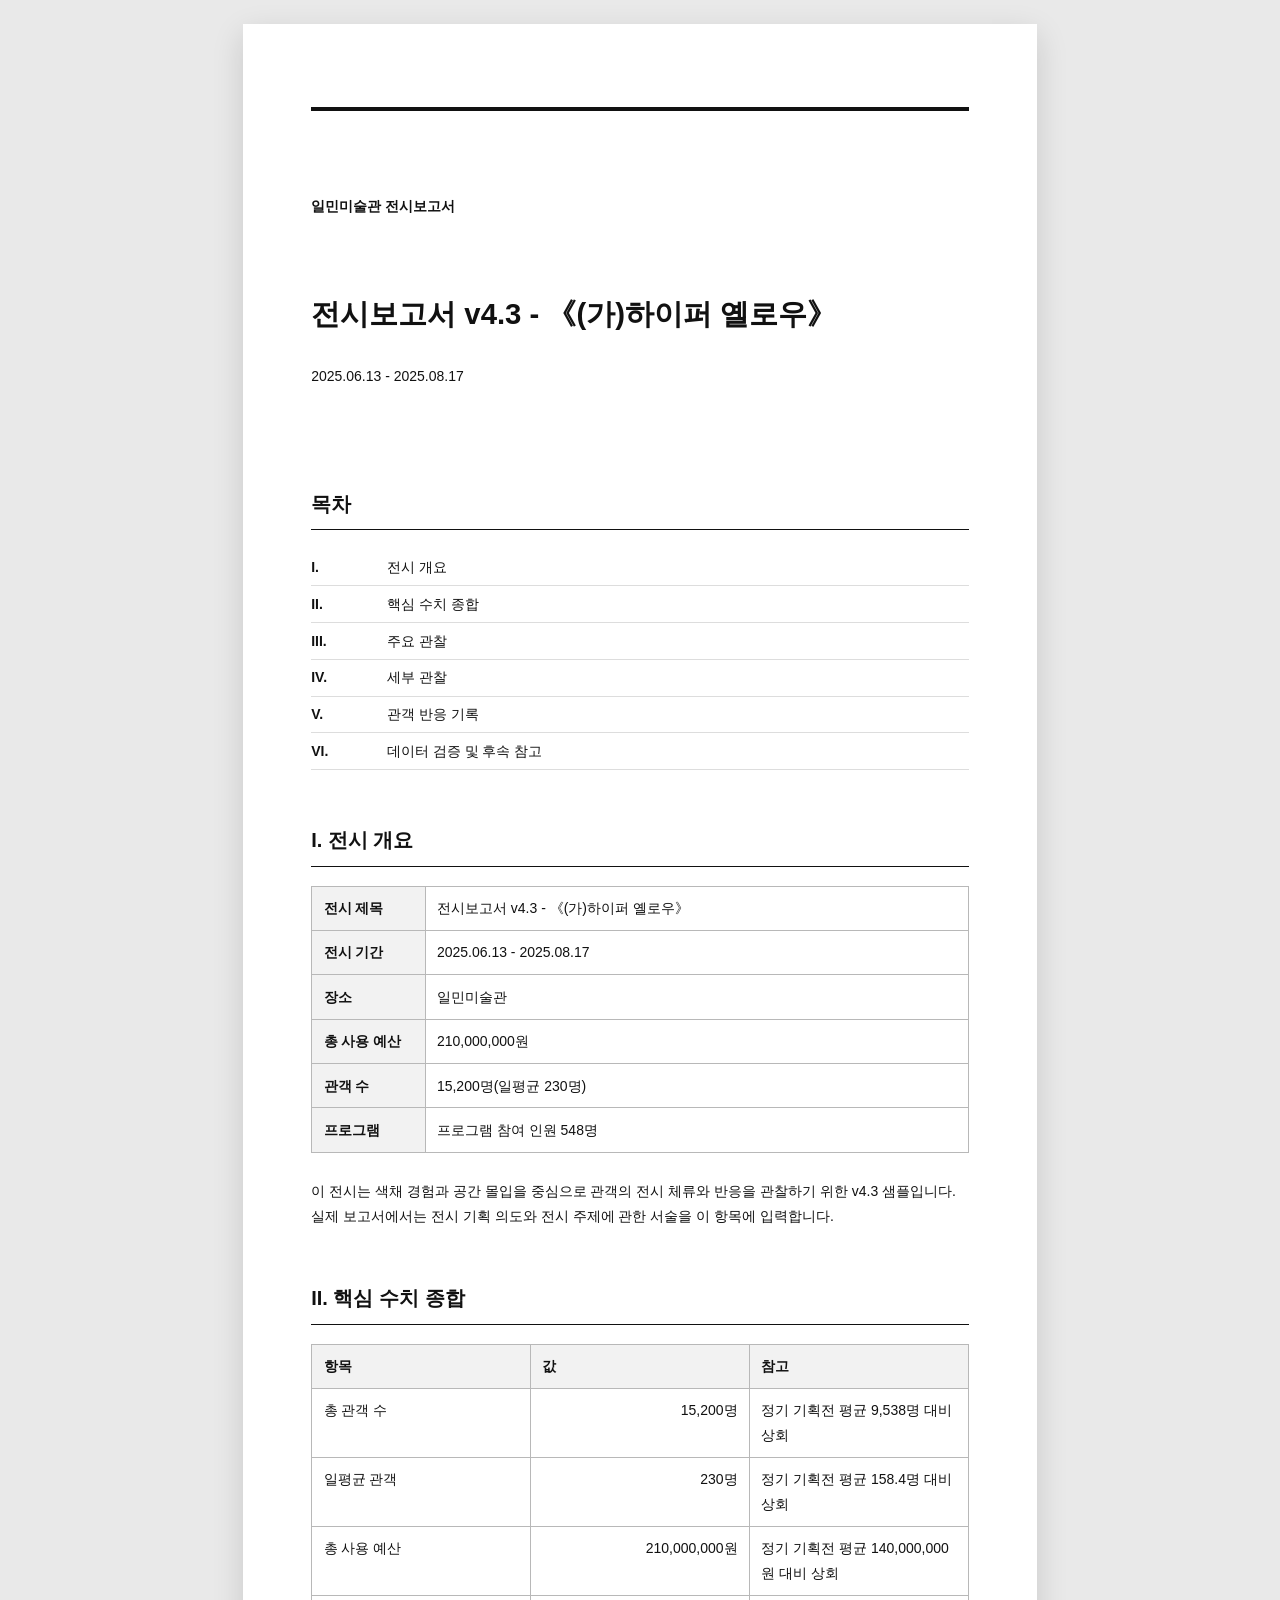
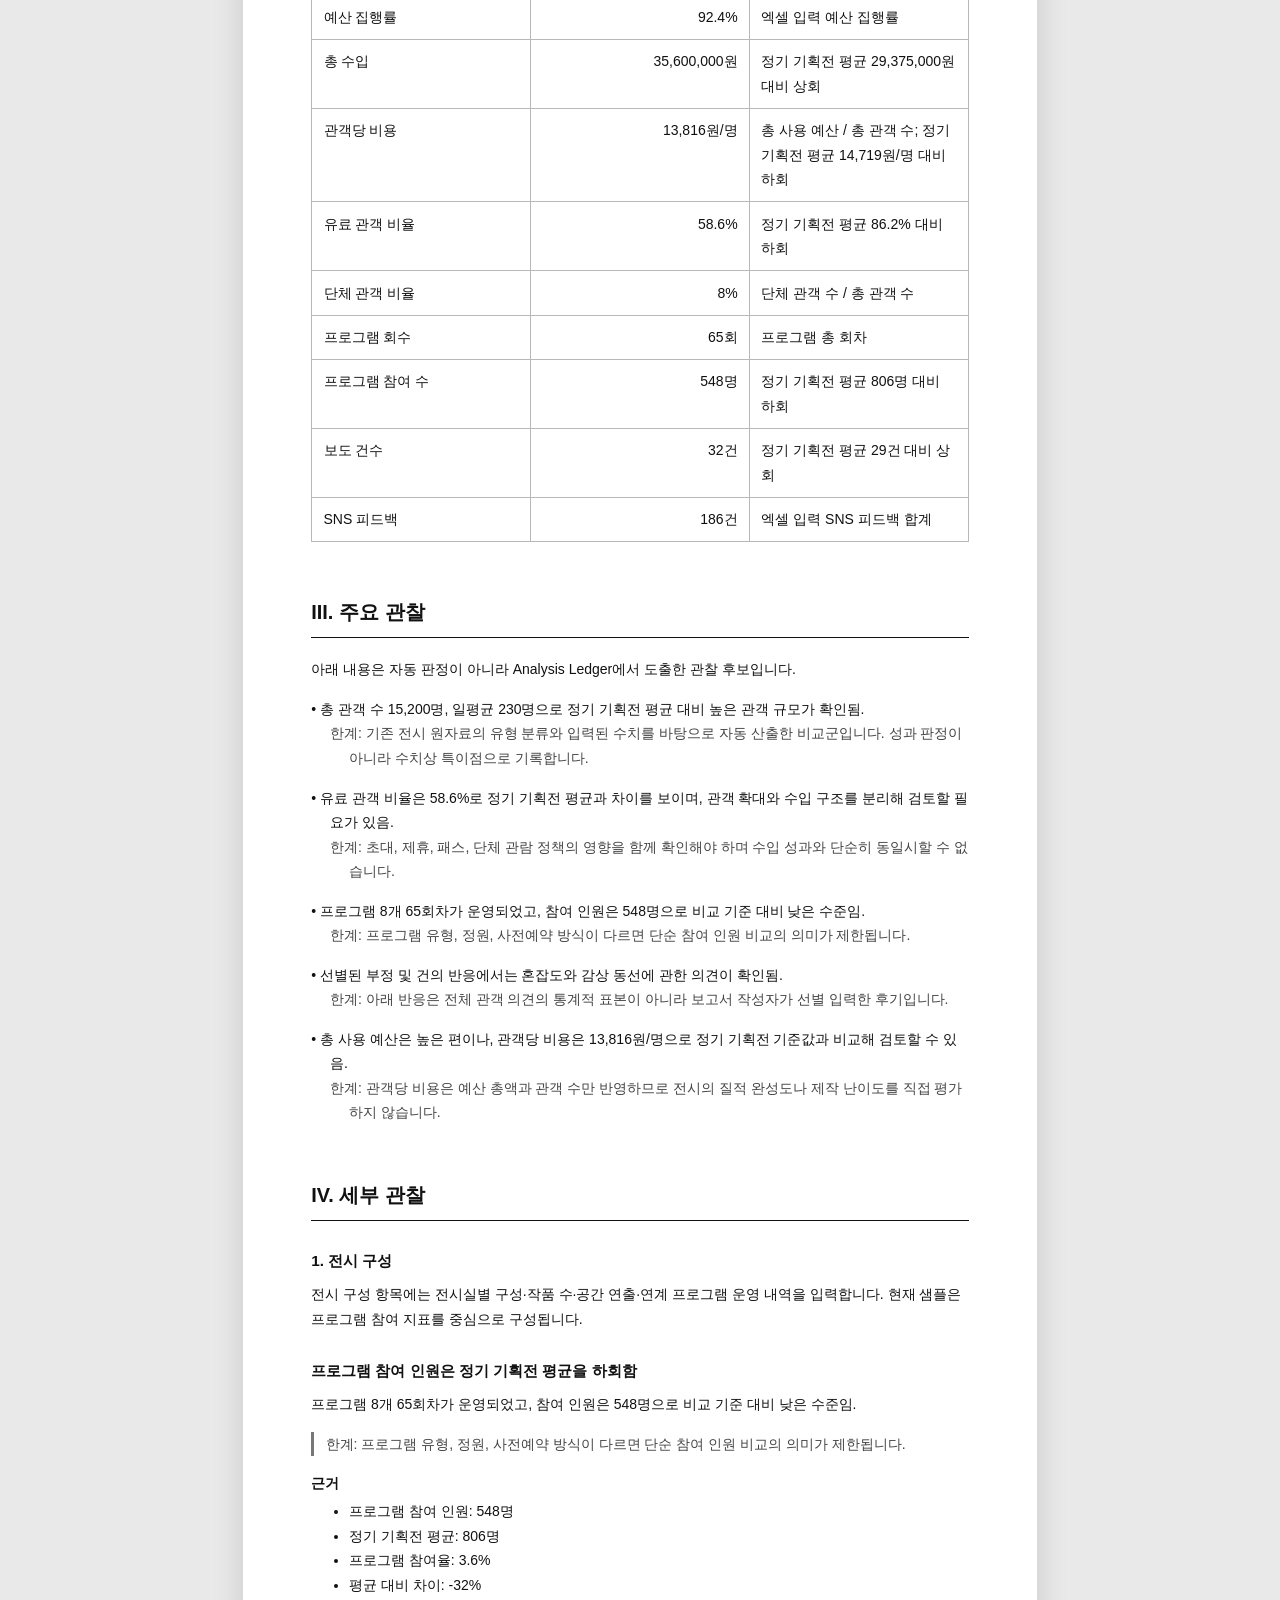
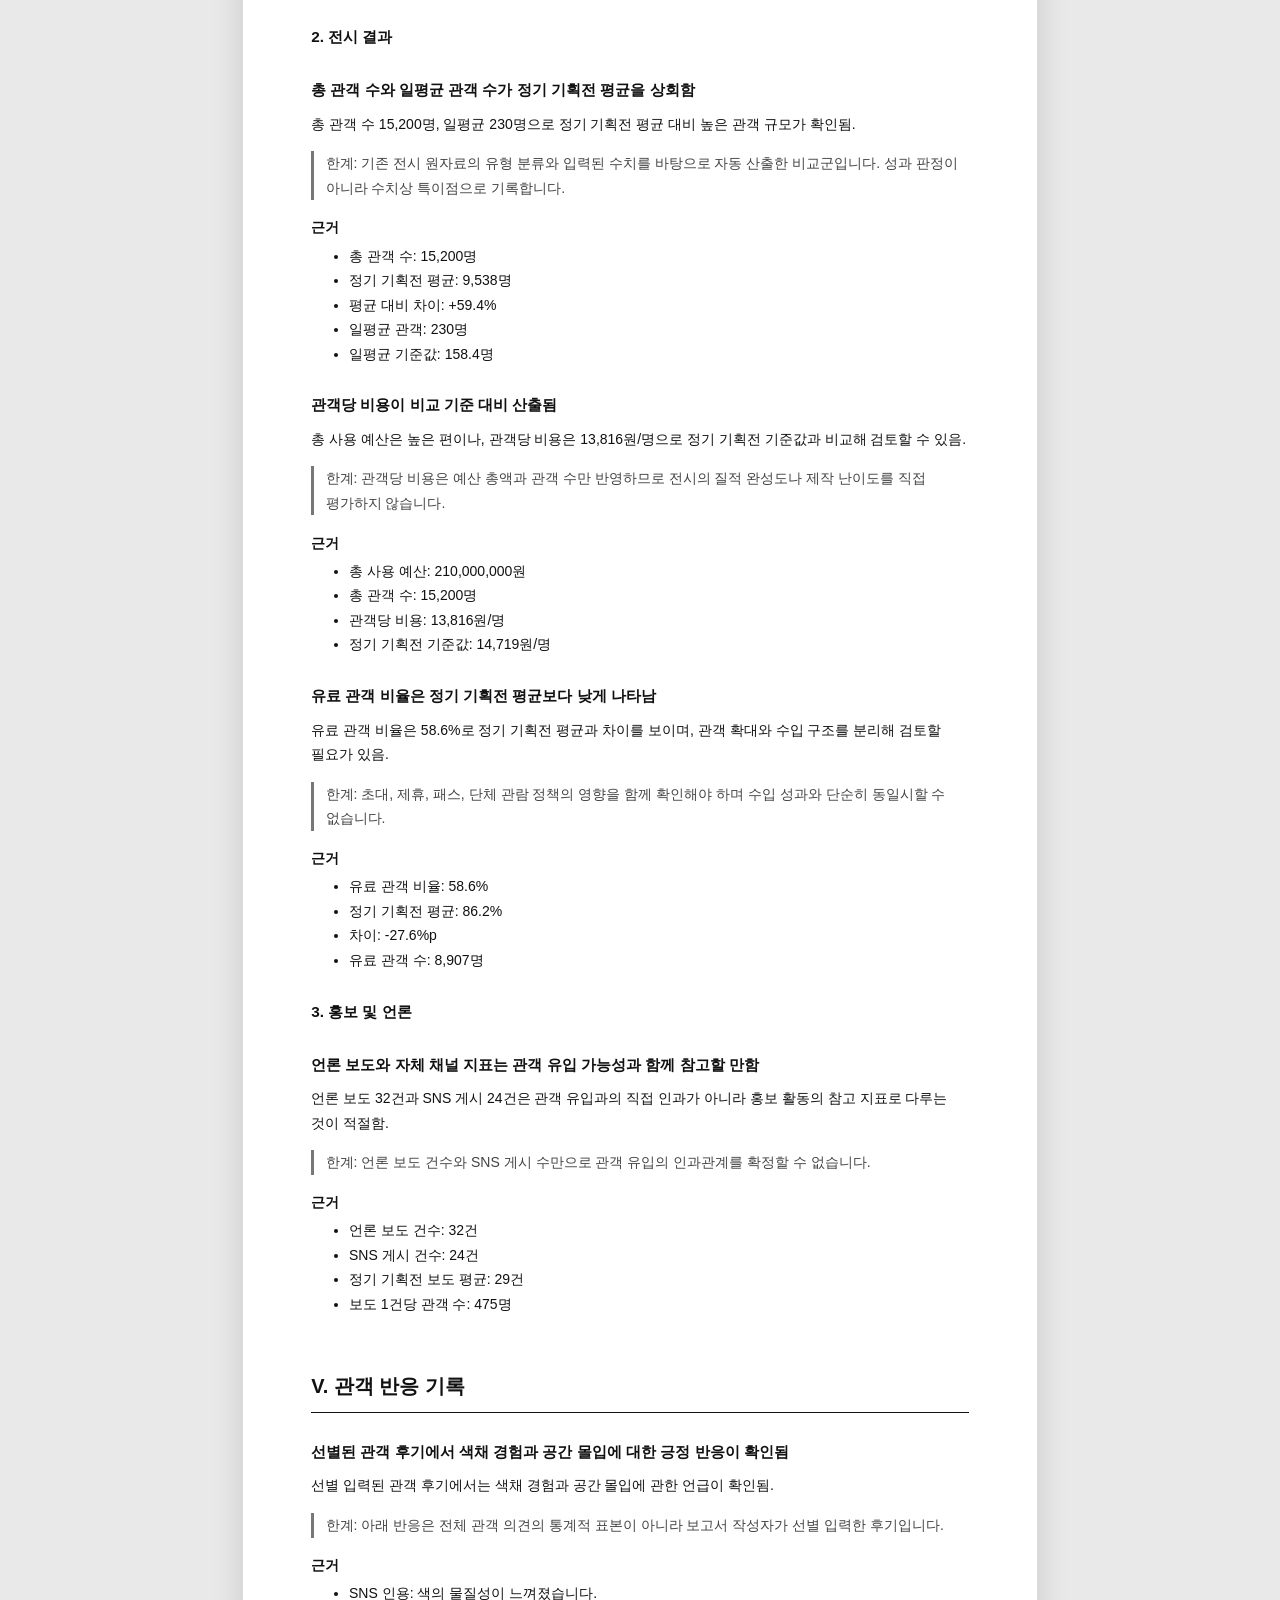
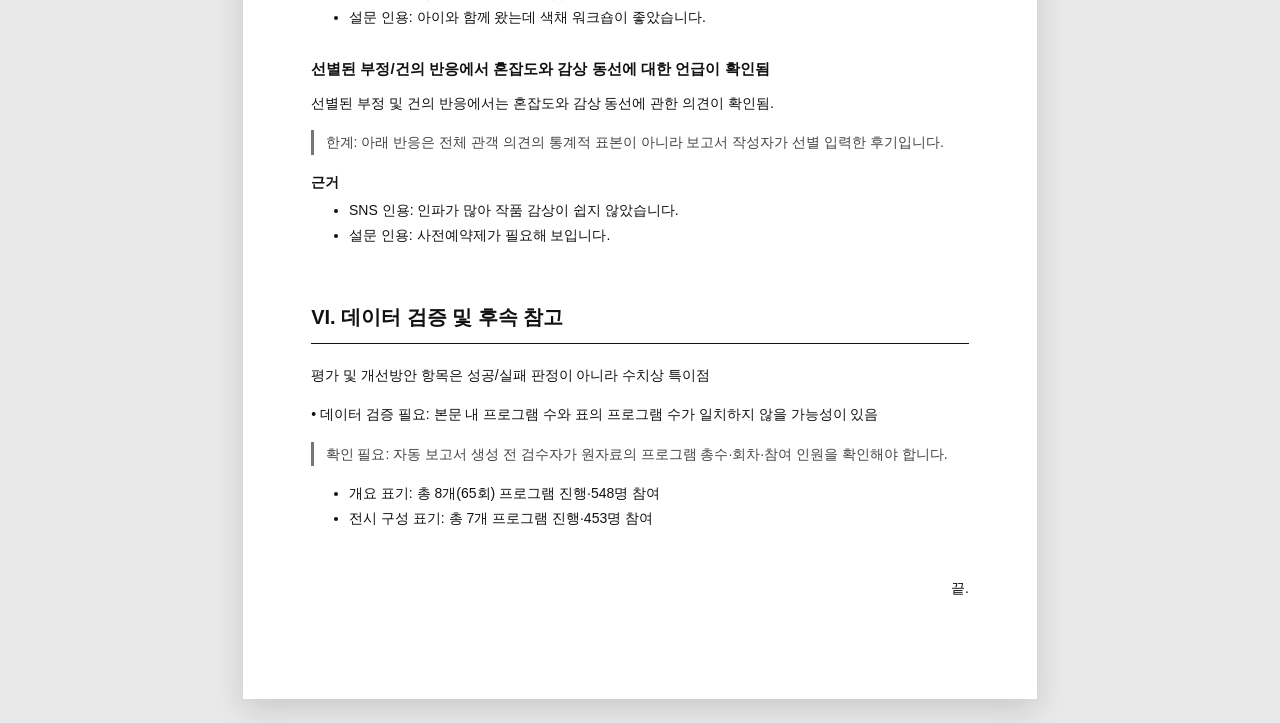
==== commit 78ff26c2: "Fix director metric card inputs" ====
--- a/output/report-draft.html
+++ b/output/report-draft.html
@@ -174,7 +174,7 @@
 </section>
 <section class="report-section">
 <h2>II. 핵심 수치 종합</h2>
-<table class="metric-table"><thead><tr><th>항목</th><th>값</th><th>참고</th></tr></thead><tbody><tr><td>총 관객 수</td><td class="num">15,200명</td><td>정기 기획전 평균 9,538명 대비 상회</td></tr><tr><td>일평균 관객</td><td class="num">230명</td><td>정기 기획전 평균 158.4명 대비 상회</td></tr><tr><td>총 사용 예산</td><td class="num">210,000,000원</td><td>정기 기획전 평균 140,000,000원 대비 상회</td></tr><tr><td>총 수입</td><td class="num">35,600,000원</td><td>정기 기획전 평균 29,375,000원 대비 상회</td></tr><tr><td>프로그램 참여</td><td class="num">548명</td><td>정기 기획전 평균 806명 대비 하회</td></tr><tr><td>프로그램 참여율</td><td class="num">3.6%</td><td>정기 기획전 평균 8.4% 대비 하회</td></tr><tr><td>보도 건수</td><td class="num">32건</td><td>정기 기획전 평균 29건 대비 상회</td></tr><tr><td>SNS 피드백</td><td class="num">2건</td><td>선별 입력 SNS 후기 수</td></tr><tr><td>관객당 비용</td><td class="num">13,816원/명</td><td>총 사용 예산 / 총 관객 수; 정기 기획전 평균 14,719원/명 대비 하회</td></tr><tr><td>유료 관객 비율</td><td class="num">58.6%</td><td>정기 기획전 평균 86.2% 대비 하회</td></tr></tbody></table>
+<table class="metric-table"><thead><tr><th>항목</th><th>값</th><th>참고</th></tr></thead><tbody><tr><td>총 관객 수</td><td class="num">15,200명</td><td>정기 기획전 평균 9,538명 대비 상회</td></tr><tr><td>일평균 관객</td><td class="num">230명</td><td>정기 기획전 평균 158.4명 대비 상회</td></tr><tr><td>총 사용 예산</td><td class="num">210,000,000원</td><td>정기 기획전 평균 140,000,000원 대비 상회</td></tr><tr><td>예산 집행률</td><td class="num">92.4%</td><td>엑셀 입력 예산 집행률</td></tr><tr><td>총 수입</td><td class="num">35,600,000원</td><td>정기 기획전 평균 29,375,000원 대비 상회</td></tr><tr><td>관객당 비용</td><td class="num">13,816원/명</td><td>총 사용 예산 / 총 관객 수; 정기 기획전 평균 14,719원/명 대비 하회</td></tr><tr><td>유료 관객 비율</td><td class="num">58.6%</td><td>정기 기획전 평균 86.2% 대비 하회</td></tr><tr><td>단체 관객 비율</td><td class="num">8%</td><td>단체 관객 수 / 총 관객 수</td></tr><tr><td>프로그램 회수</td><td class="num">65회</td><td>프로그램 총 회차</td></tr><tr><td>프로그램 참여 수</td><td class="num">548명</td><td>정기 기획전 평균 806명 대비 하회</td></tr><tr><td>보도 건수</td><td class="num">32건</td><td>정기 기획전 평균 29건 대비 상회</td></tr><tr><td>SNS 피드백</td><td class="num">186건</td><td>엑셀 입력 SNS 피드백 합계</td></tr></tbody></table>
 </section>
 <section class="report-section">
 <h2>III. 주요 관찰</h2>
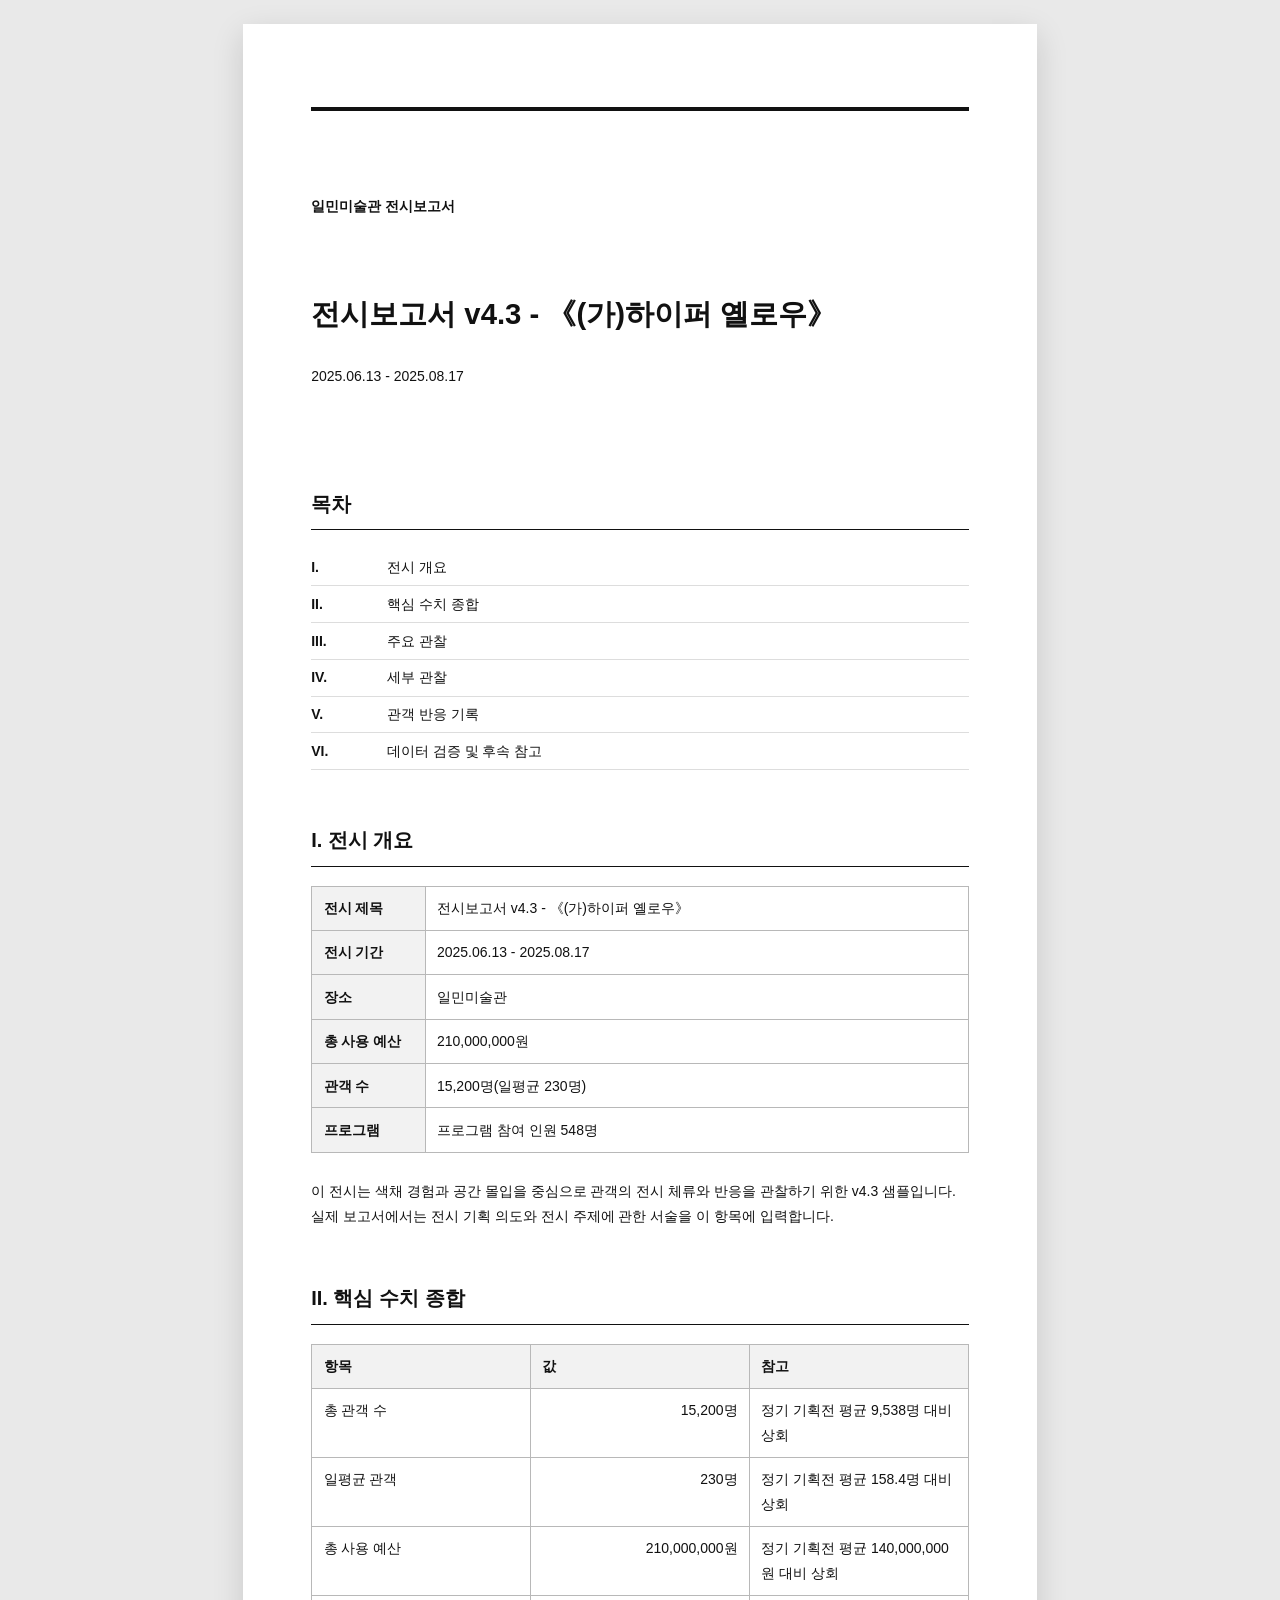
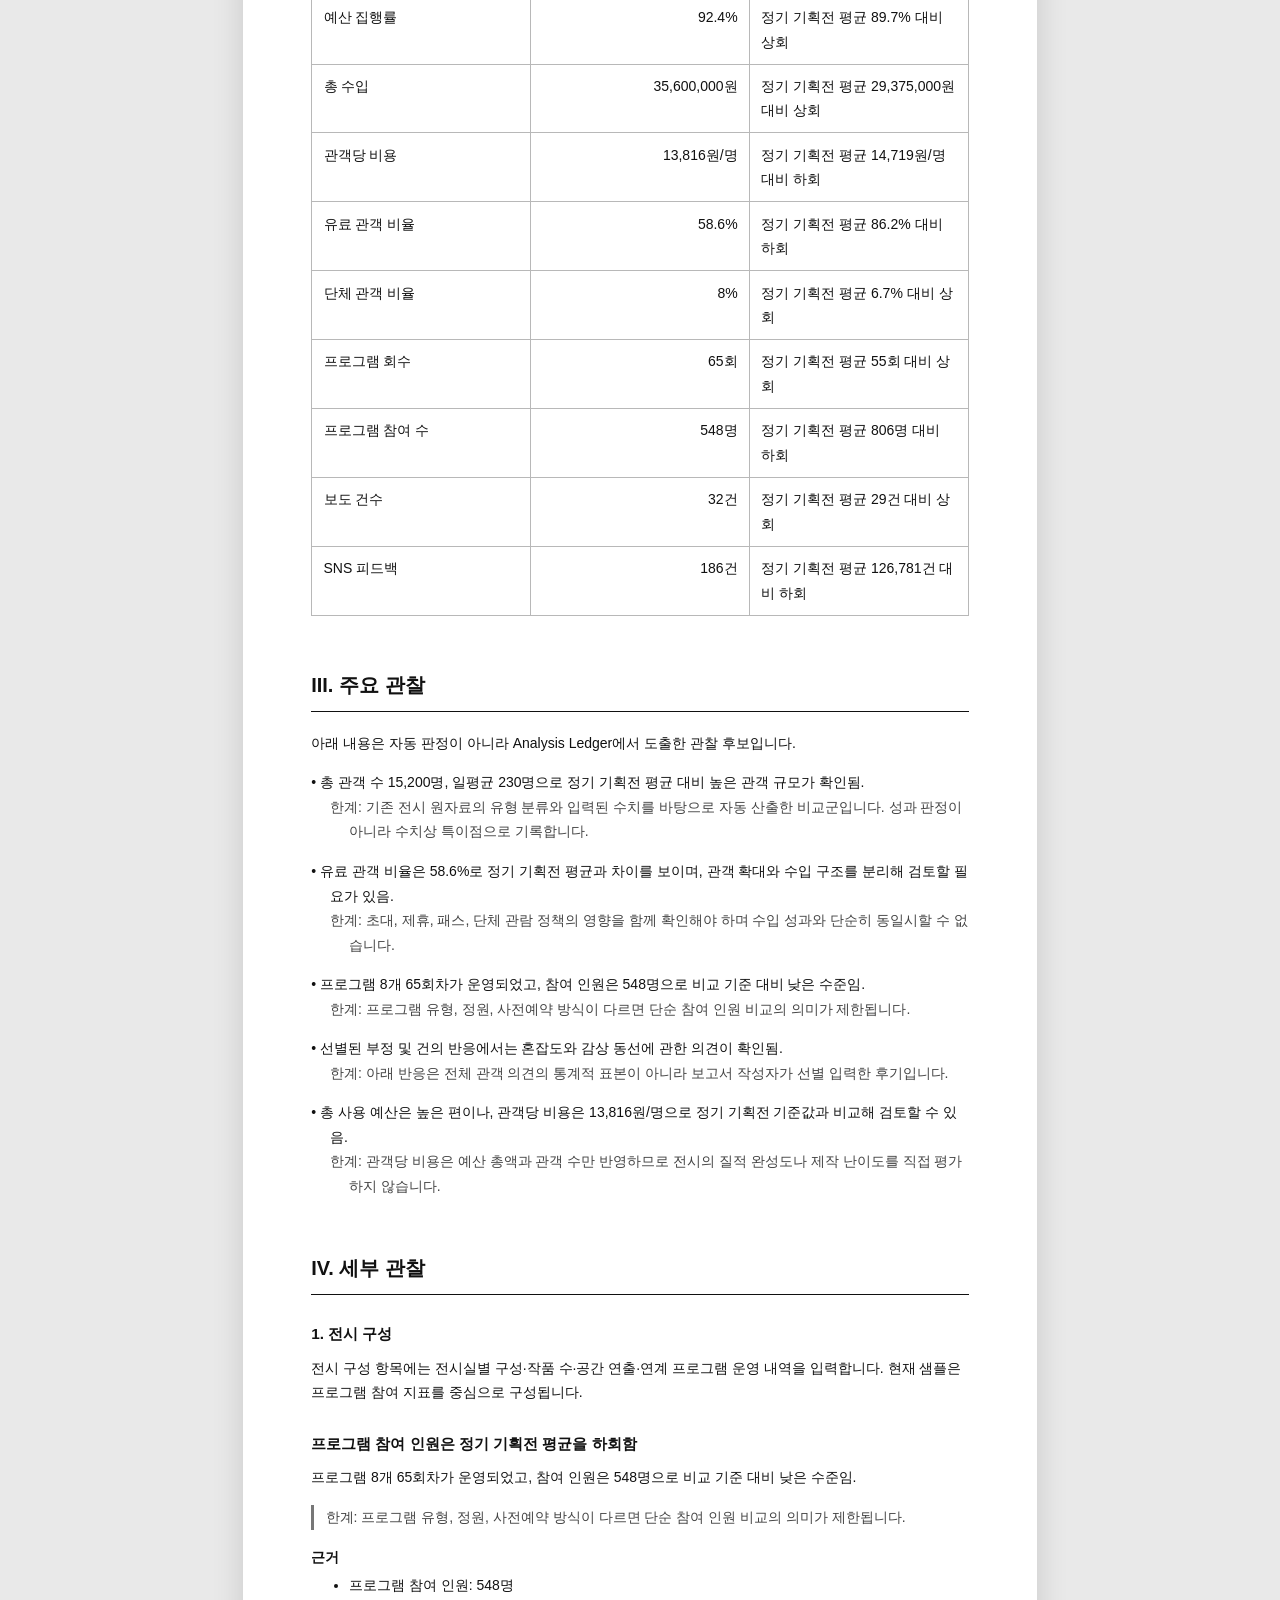
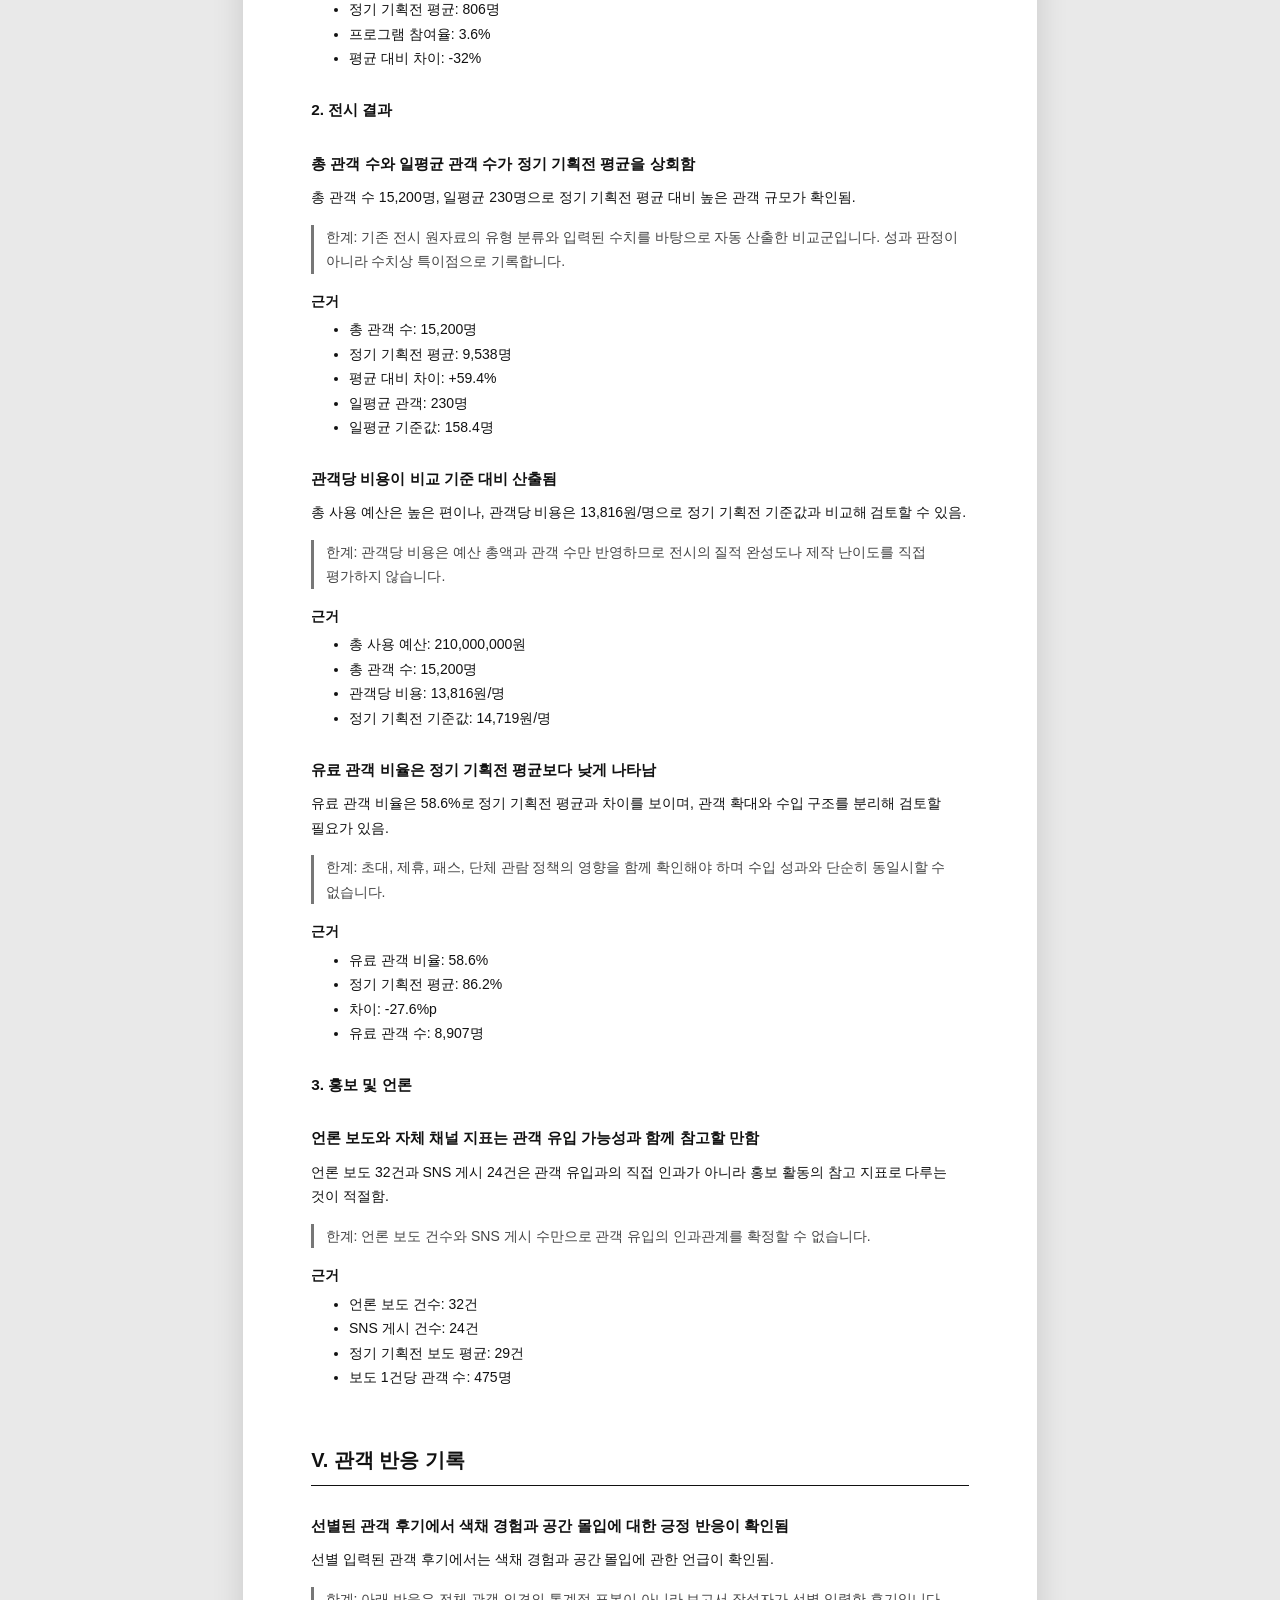
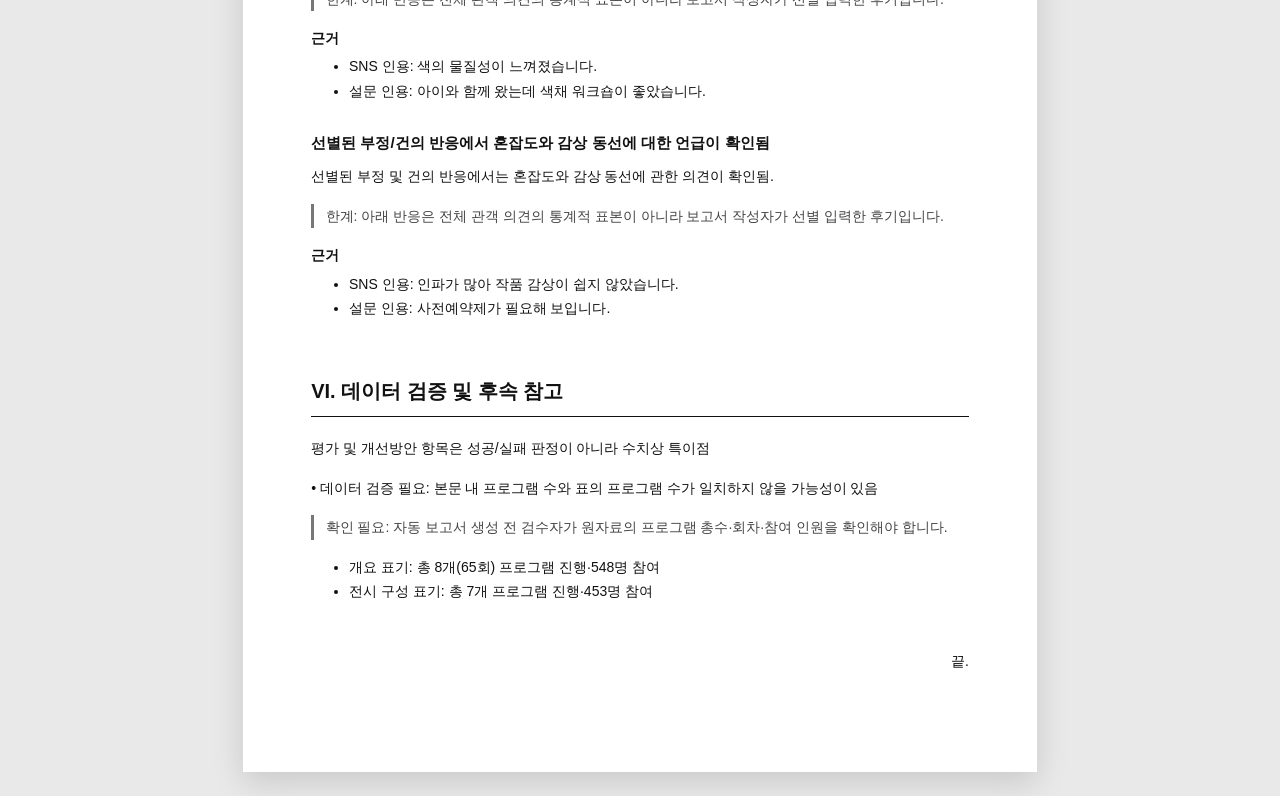
==== commit 2a5a899d: "Refine director metric strip comparisons" ====
--- a/output/report-draft.html
+++ b/output/report-draft.html
@@ -174,7 +174,7 @@
 </section>
 <section class="report-section">
 <h2>II. 핵심 수치 종합</h2>
-<table class="metric-table"><thead><tr><th>항목</th><th>값</th><th>참고</th></tr></thead><tbody><tr><td>총 관객 수</td><td class="num">15,200명</td><td>정기 기획전 평균 9,538명 대비 상회</td></tr><tr><td>일평균 관객</td><td class="num">230명</td><td>정기 기획전 평균 158.4명 대비 상회</td></tr><tr><td>총 사용 예산</td><td class="num">210,000,000원</td><td>정기 기획전 평균 140,000,000원 대비 상회</td></tr><tr><td>예산 집행률</td><td class="num">92.4%</td><td>엑셀 입력 예산 집행률</td></tr><tr><td>총 수입</td><td class="num">35,600,000원</td><td>정기 기획전 평균 29,375,000원 대비 상회</td></tr><tr><td>관객당 비용</td><td class="num">13,816원/명</td><td>총 사용 예산 / 총 관객 수; 정기 기획전 평균 14,719원/명 대비 하회</td></tr><tr><td>유료 관객 비율</td><td class="num">58.6%</td><td>정기 기획전 평균 86.2% 대비 하회</td></tr><tr><td>단체 관객 비율</td><td class="num">8%</td><td>단체 관객 수 / 총 관객 수</td></tr><tr><td>프로그램 회수</td><td class="num">65회</td><td>프로그램 총 회차</td></tr><tr><td>프로그램 참여 수</td><td class="num">548명</td><td>정기 기획전 평균 806명 대비 하회</td></tr><tr><td>보도 건수</td><td class="num">32건</td><td>정기 기획전 평균 29건 대비 상회</td></tr><tr><td>SNS 피드백</td><td class="num">186건</td><td>엑셀 입력 SNS 피드백 합계</td></tr></tbody></table>
+<table class="metric-table"><thead><tr><th>항목</th><th>값</th><th>참고</th></tr></thead><tbody><tr><td>총 관객 수</td><td class="num">15,200명</td><td>정기 기획전 평균 9,538명 대비 상회</td></tr><tr><td>일평균 관객</td><td class="num">230명</td><td>정기 기획전 평균 158.4명 대비 상회</td></tr><tr><td>총 사용 예산</td><td class="num">210,000,000원</td><td>정기 기획전 평균 140,000,000원 대비 상회</td></tr><tr><td>예산 집행률</td><td class="num">92.4%</td><td>정기 기획전 평균 89.7% 대비 상회</td></tr><tr><td>총 수입</td><td class="num">35,600,000원</td><td>정기 기획전 평균 29,375,000원 대비 상회</td></tr><tr><td>관객당 비용</td><td class="num">13,816원/명</td><td>정기 기획전 평균 14,719원/명 대비 하회</td></tr><tr><td>유료 관객 비율</td><td class="num">58.6%</td><td>정기 기획전 평균 86.2% 대비 하회</td></tr><tr><td>단체 관객 비율</td><td class="num">8%</td><td>정기 기획전 평균 6.7% 대비 상회</td></tr><tr><td>프로그램 회수</td><td class="num">65회</td><td>정기 기획전 평균 55회 대비 상회</td></tr><tr><td>프로그램 참여 수</td><td class="num">548명</td><td>정기 기획전 평균 806명 대비 하회</td></tr><tr><td>보도 건수</td><td class="num">32건</td><td>정기 기획전 평균 29건 대비 상회</td></tr><tr><td>SNS 피드백</td><td class="num">186건</td><td>정기 기획전 평균 126,781건 대비 하회</td></tr></tbody></table>
 </section>
 <section class="report-section">
 <h2>III. 주요 관찰</h2>
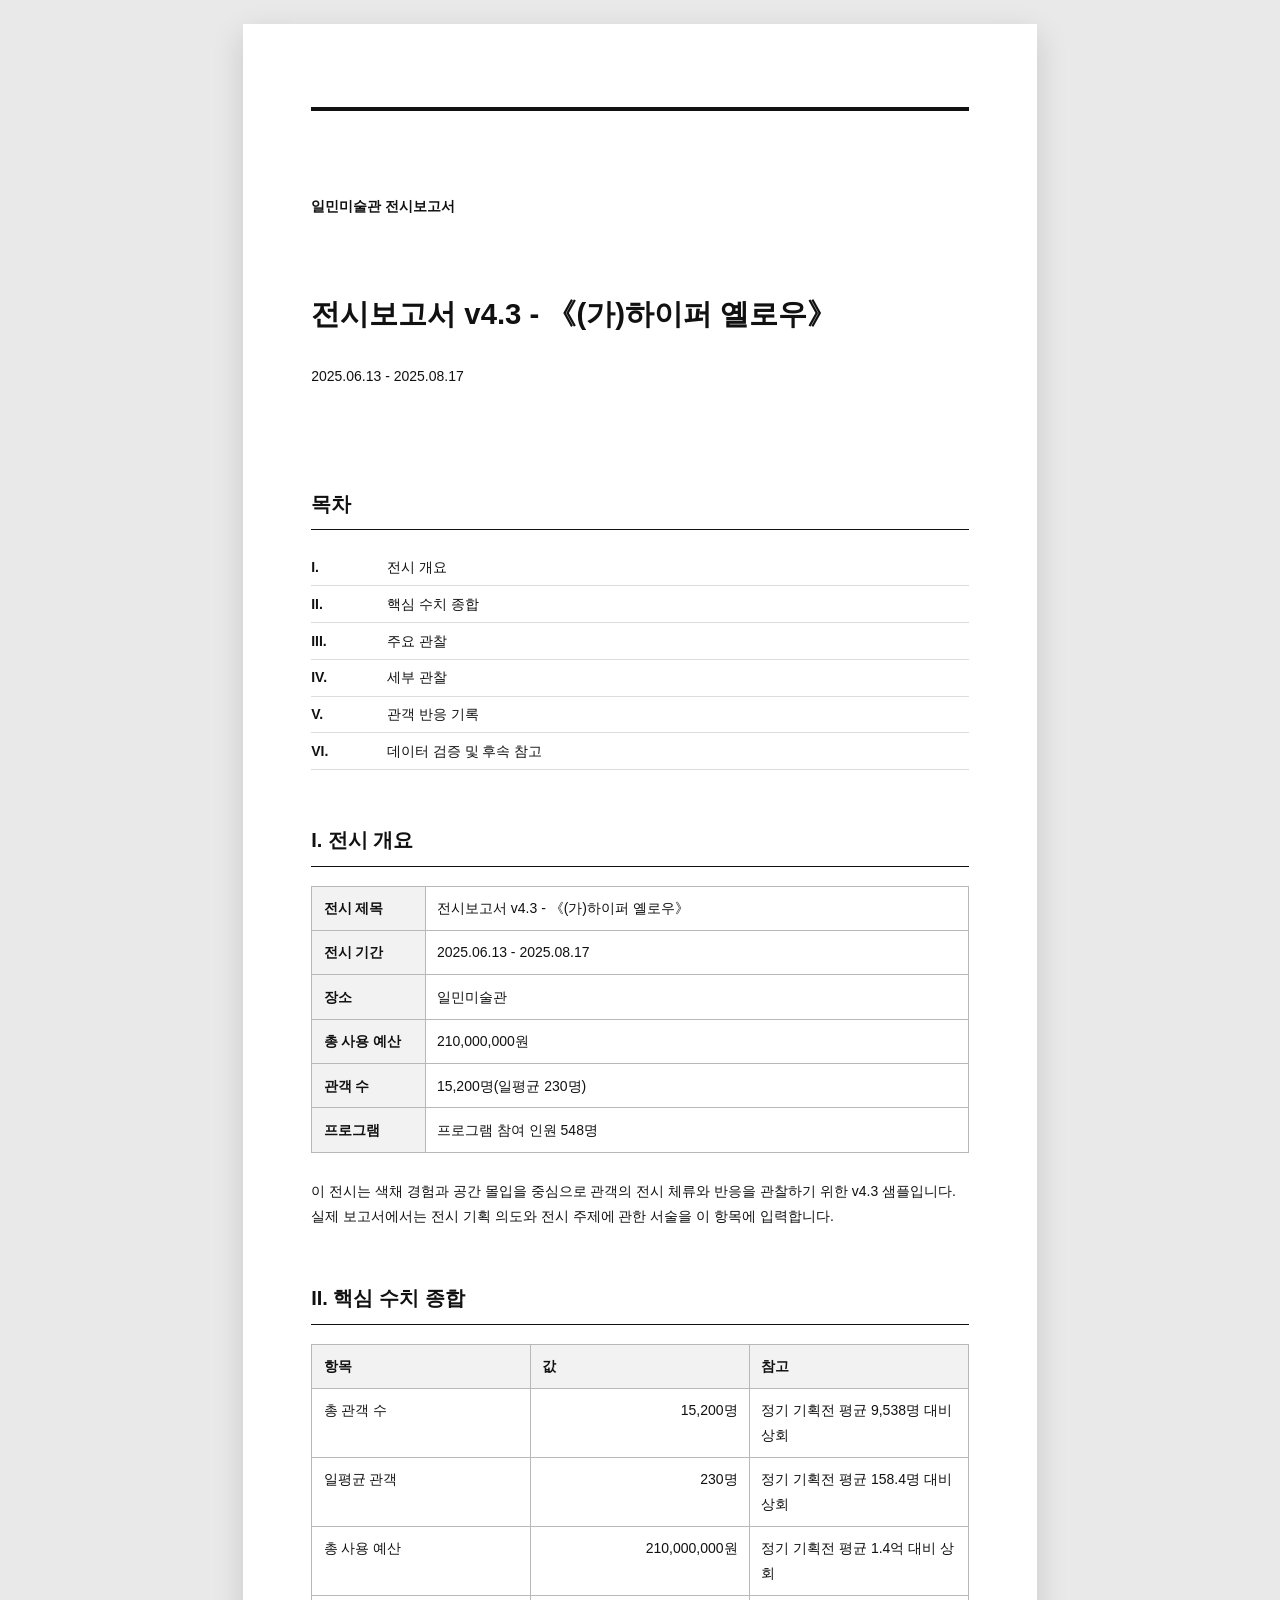
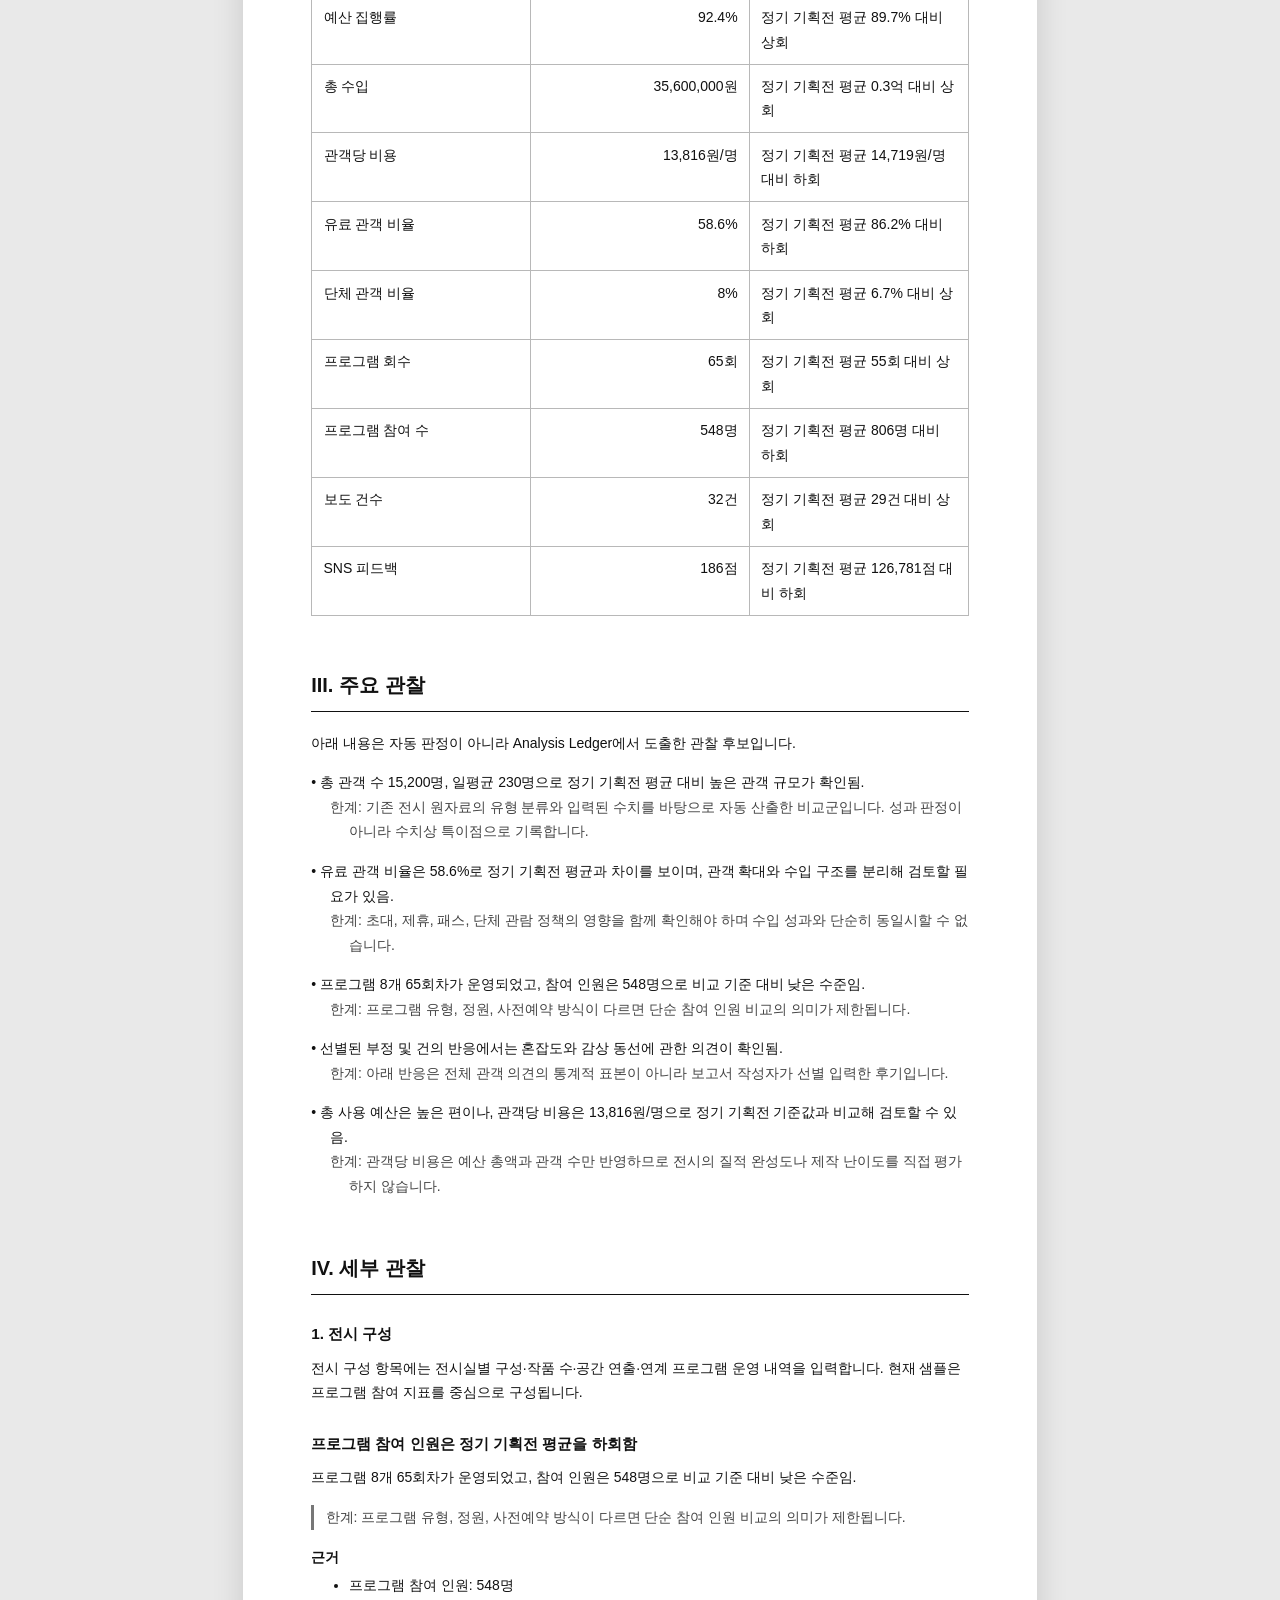
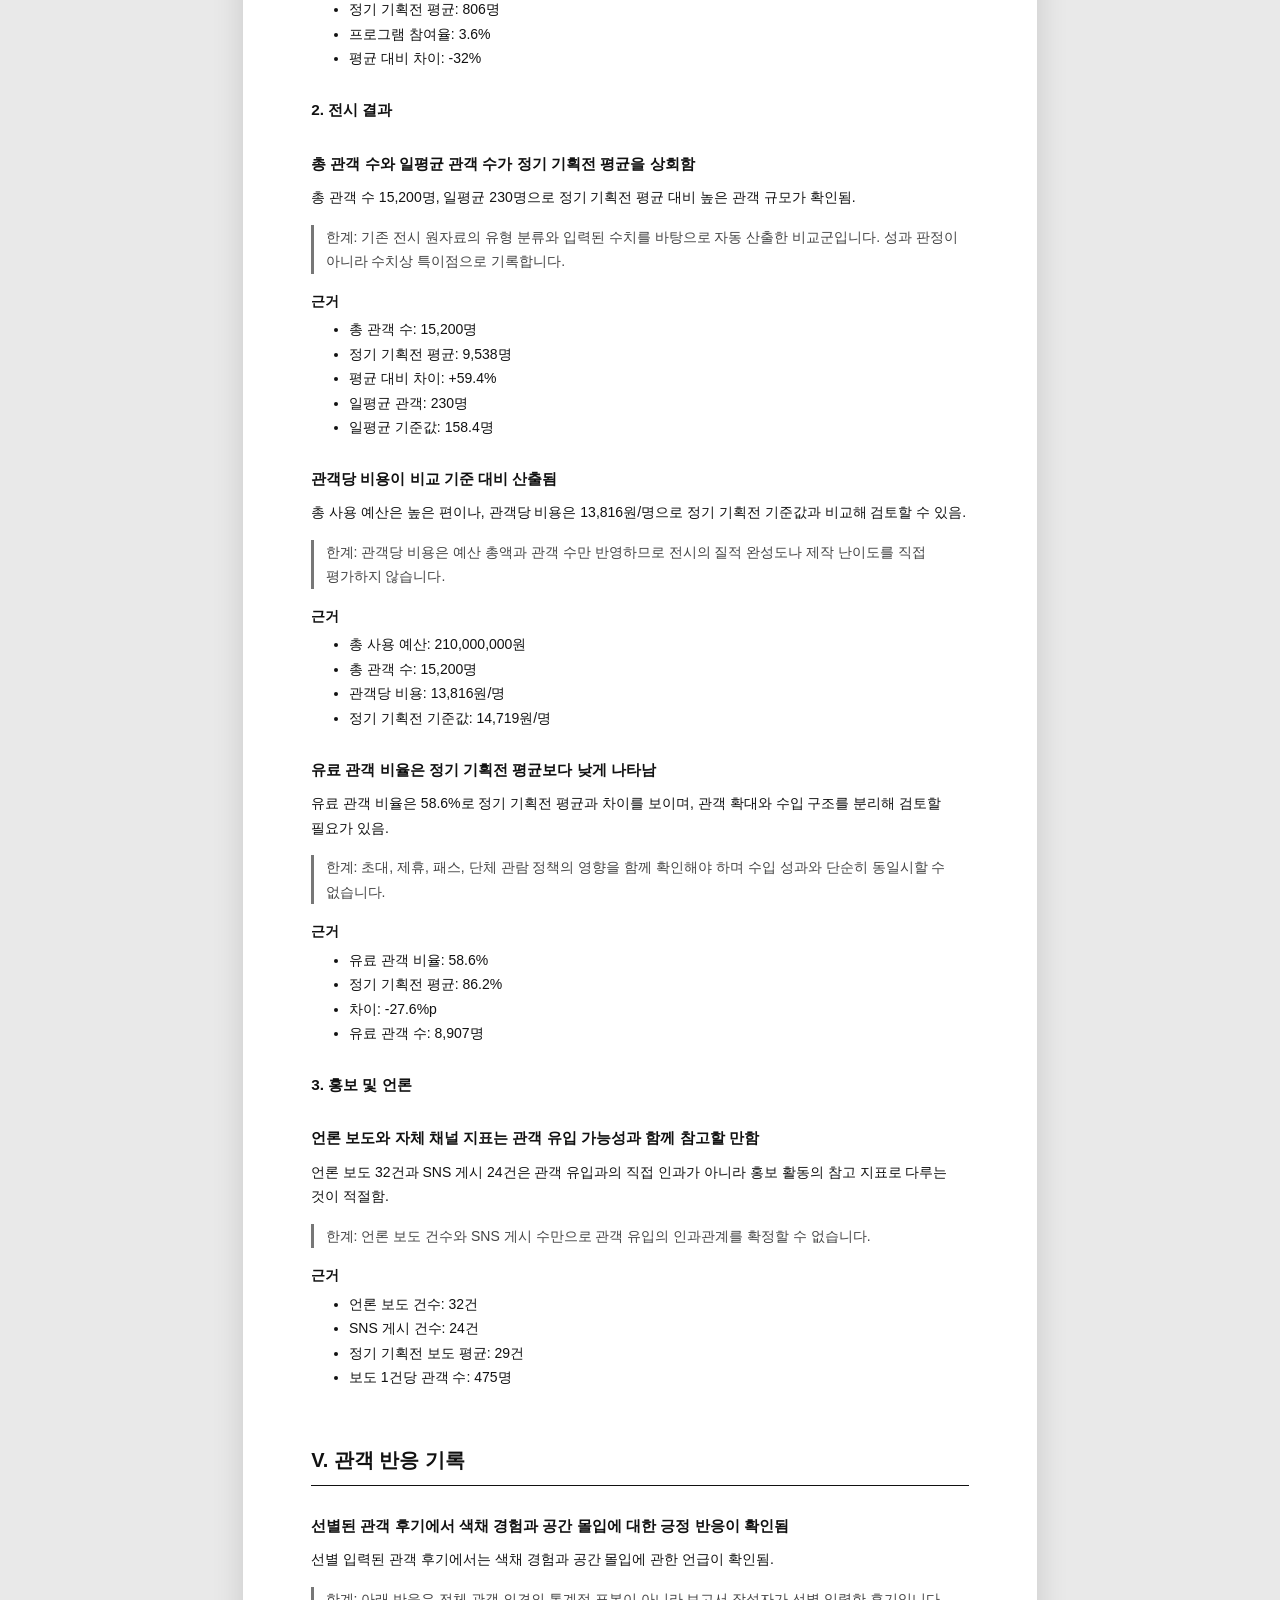
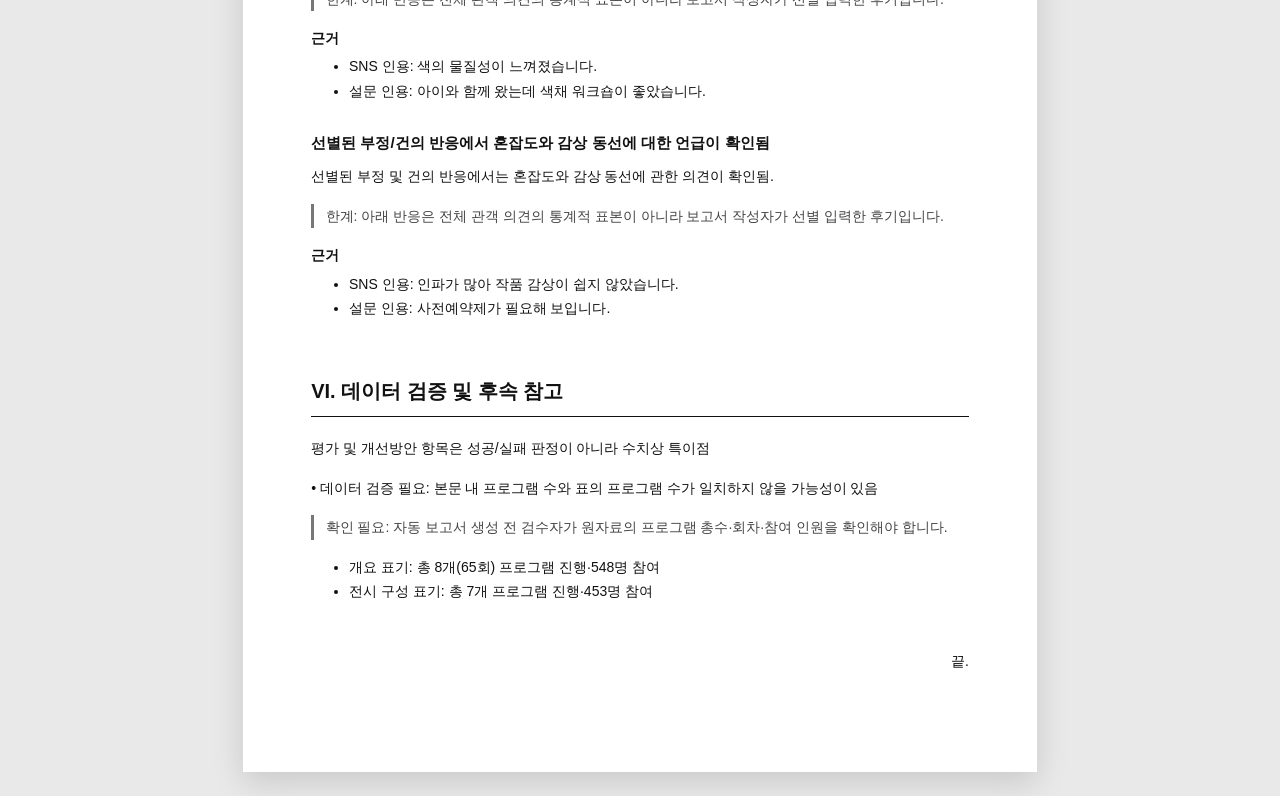
==== commit b37af5bc: "Tighten metric card formatting" ====
--- a/output/report-draft.html
+++ b/output/report-draft.html
@@ -174,7 +174,7 @@
 </section>
 <section class="report-section">
 <h2>II. 핵심 수치 종합</h2>
-<table class="metric-table"><thead><tr><th>항목</th><th>값</th><th>참고</th></tr></thead><tbody><tr><td>총 관객 수</td><td class="num">15,200명</td><td>정기 기획전 평균 9,538명 대비 상회</td></tr><tr><td>일평균 관객</td><td class="num">230명</td><td>정기 기획전 평균 158.4명 대비 상회</td></tr><tr><td>총 사용 예산</td><td class="num">210,000,000원</td><td>정기 기획전 평균 140,000,000원 대비 상회</td></tr><tr><td>예산 집행률</td><td class="num">92.4%</td><td>정기 기획전 평균 89.7% 대비 상회</td></tr><tr><td>총 수입</td><td class="num">35,600,000원</td><td>정기 기획전 평균 29,375,000원 대비 상회</td></tr><tr><td>관객당 비용</td><td class="num">13,816원/명</td><td>정기 기획전 평균 14,719원/명 대비 하회</td></tr><tr><td>유료 관객 비율</td><td class="num">58.6%</td><td>정기 기획전 평균 86.2% 대비 하회</td></tr><tr><td>단체 관객 비율</td><td class="num">8%</td><td>정기 기획전 평균 6.7% 대비 상회</td></tr><tr><td>프로그램 회수</td><td class="num">65회</td><td>정기 기획전 평균 55회 대비 상회</td></tr><tr><td>프로그램 참여 수</td><td class="num">548명</td><td>정기 기획전 평균 806명 대비 하회</td></tr><tr><td>보도 건수</td><td class="num">32건</td><td>정기 기획전 평균 29건 대비 상회</td></tr><tr><td>SNS 피드백</td><td class="num">186건</td><td>정기 기획전 평균 126,781건 대비 하회</td></tr></tbody></table>
+<table class="metric-table"><thead><tr><th>항목</th><th>값</th><th>참고</th></tr></thead><tbody><tr><td>총 관객 수</td><td class="num">15,200명</td><td>정기 기획전 평균 9,538명 대비 상회</td></tr><tr><td>일평균 관객</td><td class="num">230명</td><td>정기 기획전 평균 158.4명 대비 상회</td></tr><tr><td>총 사용 예산</td><td class="num">210,000,000원</td><td>정기 기획전 평균 1.4억 대비 상회</td></tr><tr><td>예산 집행률</td><td class="num">92.4%</td><td>정기 기획전 평균 89.7% 대비 상회</td></tr><tr><td>총 수입</td><td class="num">35,600,000원</td><td>정기 기획전 평균 0.3억 대비 상회</td></tr><tr><td>관객당 비용</td><td class="num">13,816원/명</td><td>정기 기획전 평균 14,719원/명 대비 하회</td></tr><tr><td>유료 관객 비율</td><td class="num">58.6%</td><td>정기 기획전 평균 86.2% 대비 하회</td></tr><tr><td>단체 관객 비율</td><td class="num">8%</td><td>정기 기획전 평균 6.7% 대비 상회</td></tr><tr><td>프로그램 회수</td><td class="num">65회</td><td>정기 기획전 평균 55회 대비 상회</td></tr><tr><td>프로그램 참여 수</td><td class="num">548명</td><td>정기 기획전 평균 806명 대비 하회</td></tr><tr><td>보도 건수</td><td class="num">32건</td><td>정기 기획전 평균 29건 대비 상회</td></tr><tr><td>SNS 피드백</td><td class="num">186점</td><td>정기 기획전 평균 126,781점 대비 하회</td></tr></tbody></table>
 </section>
 <section class="report-section">
 <h2>III. 주요 관찰</h2>
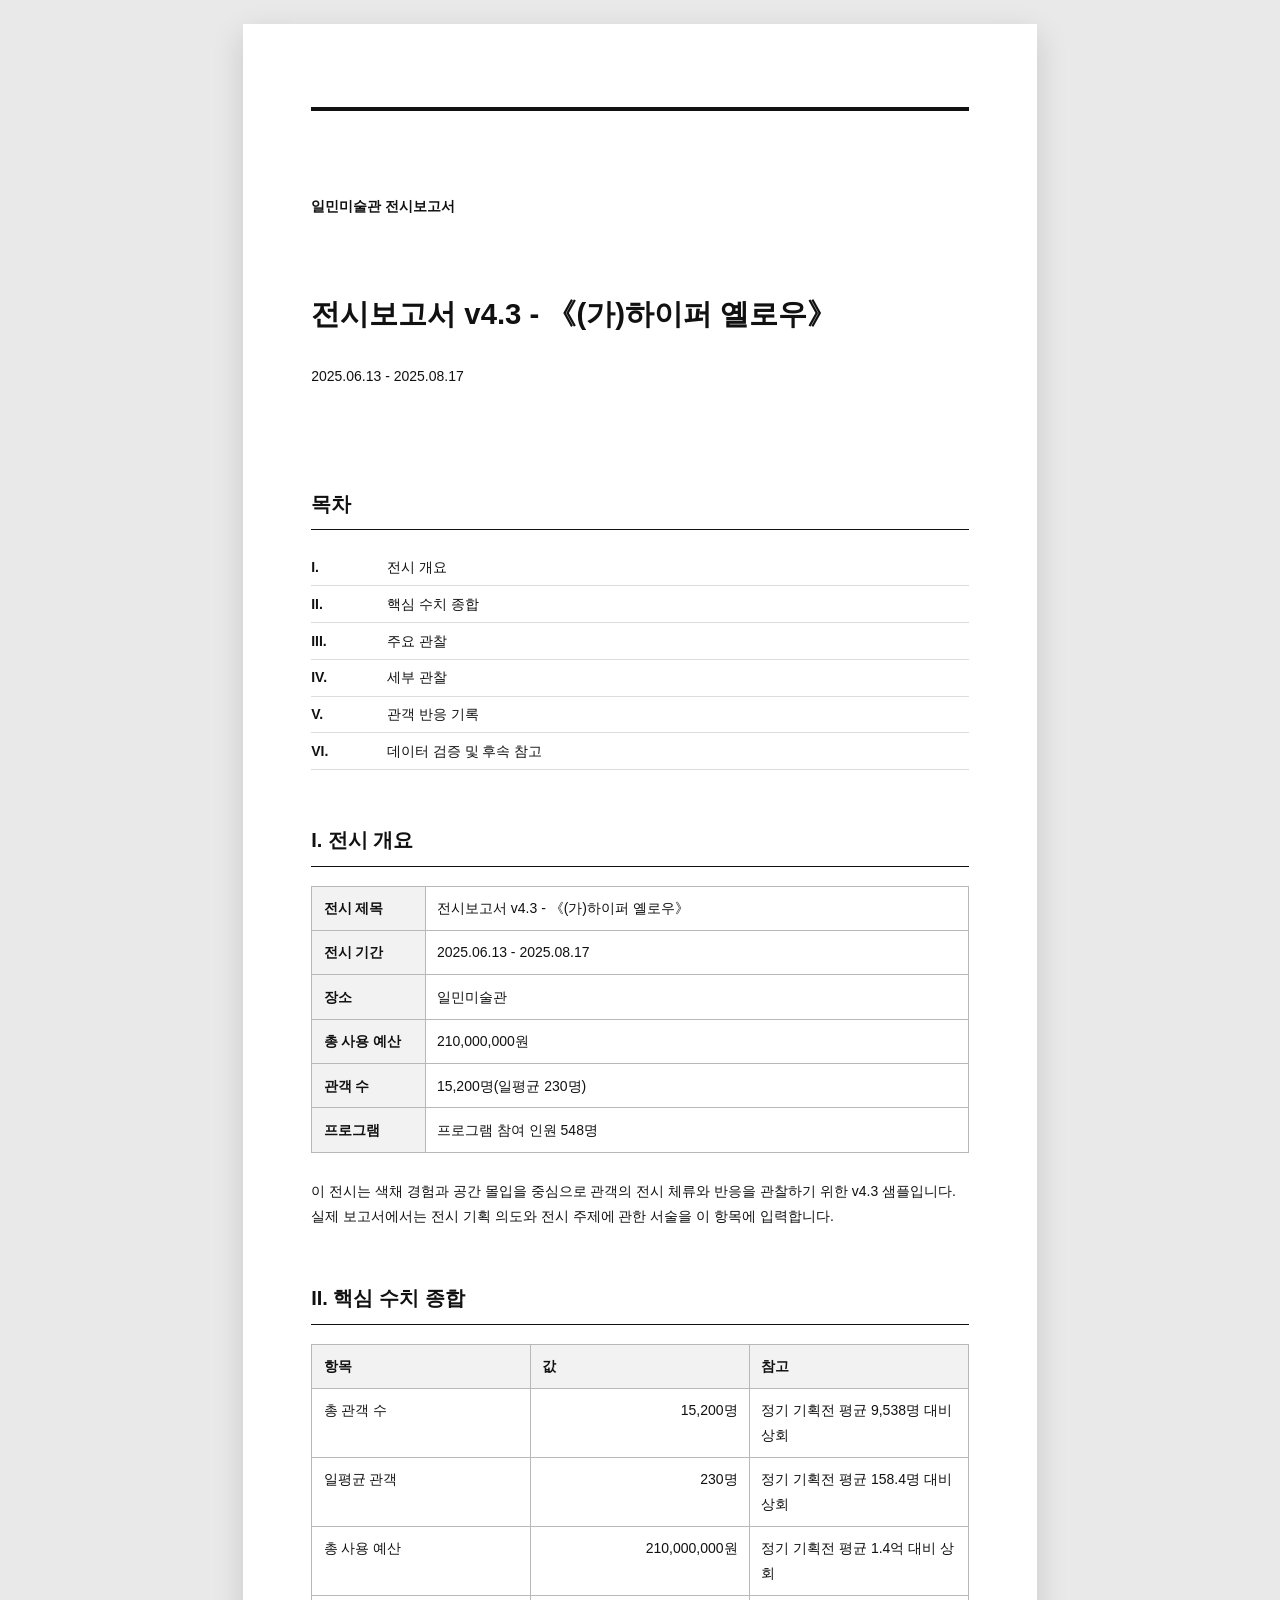
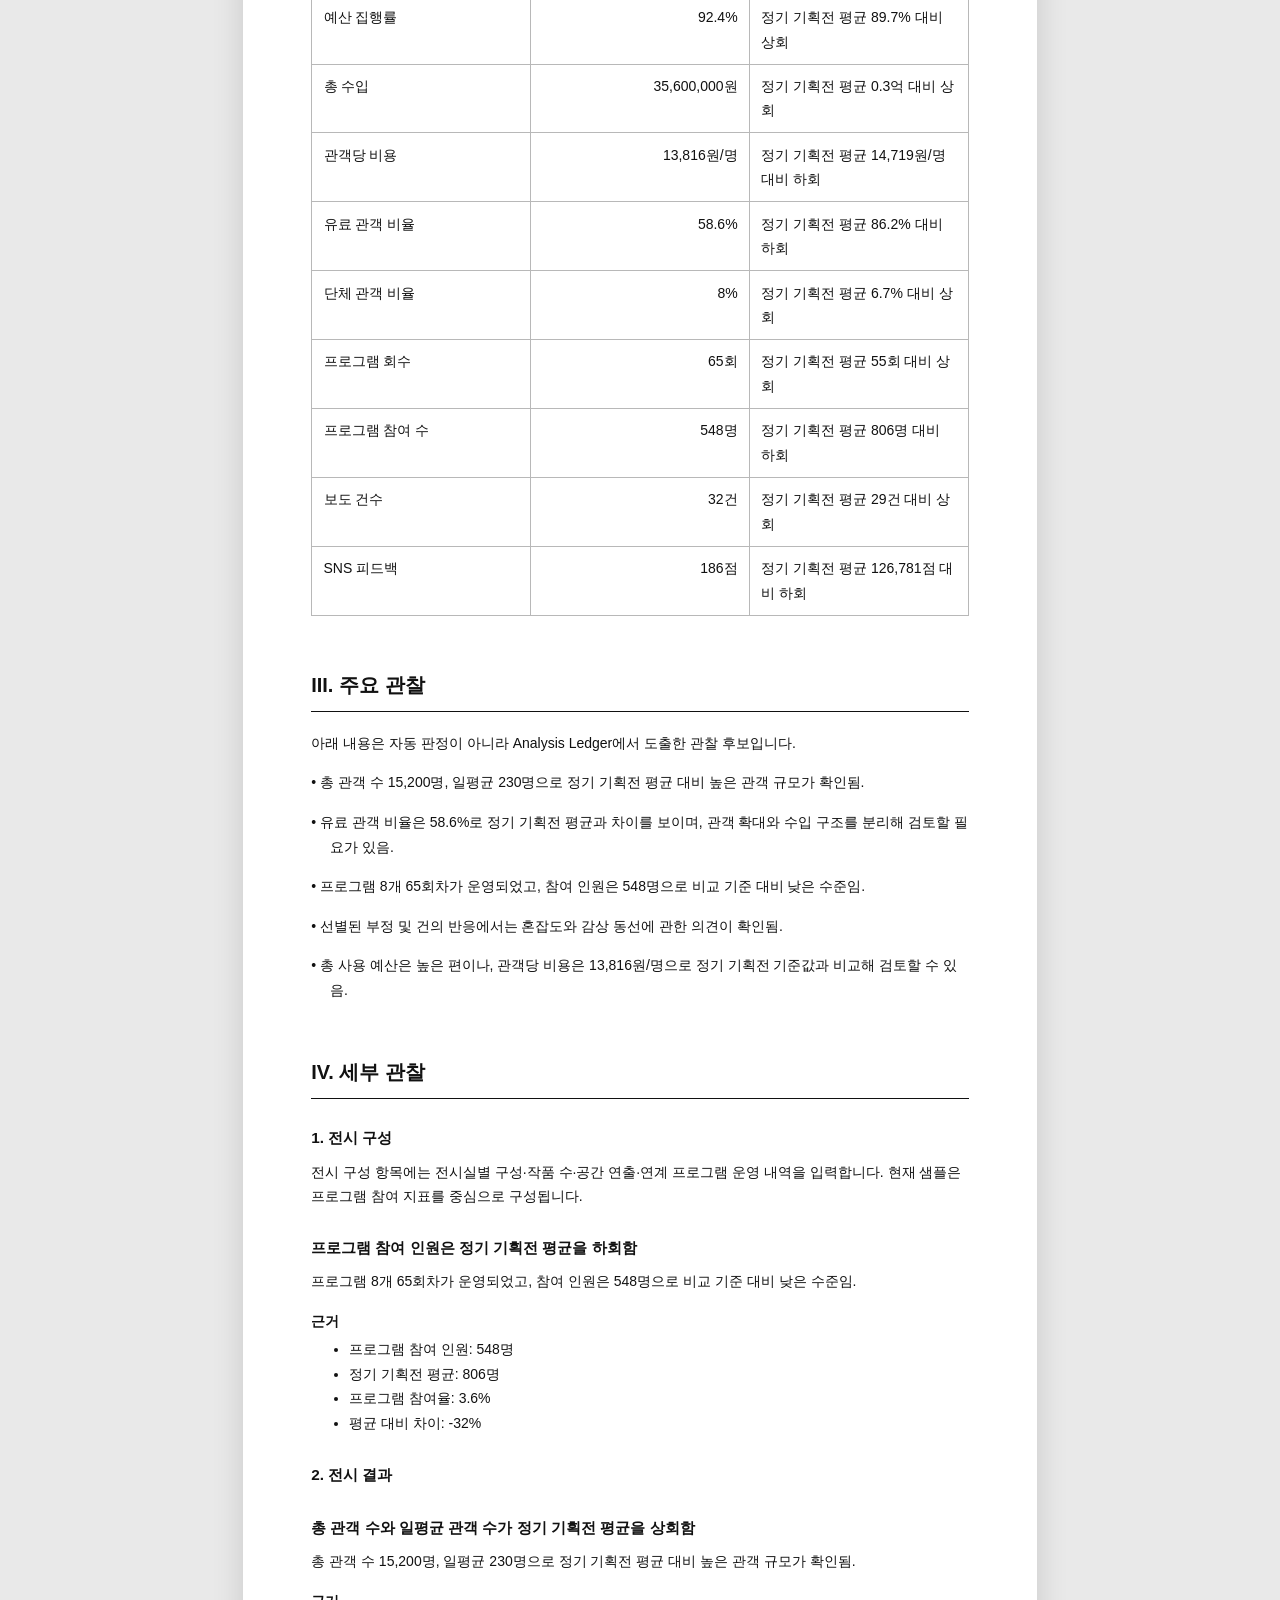
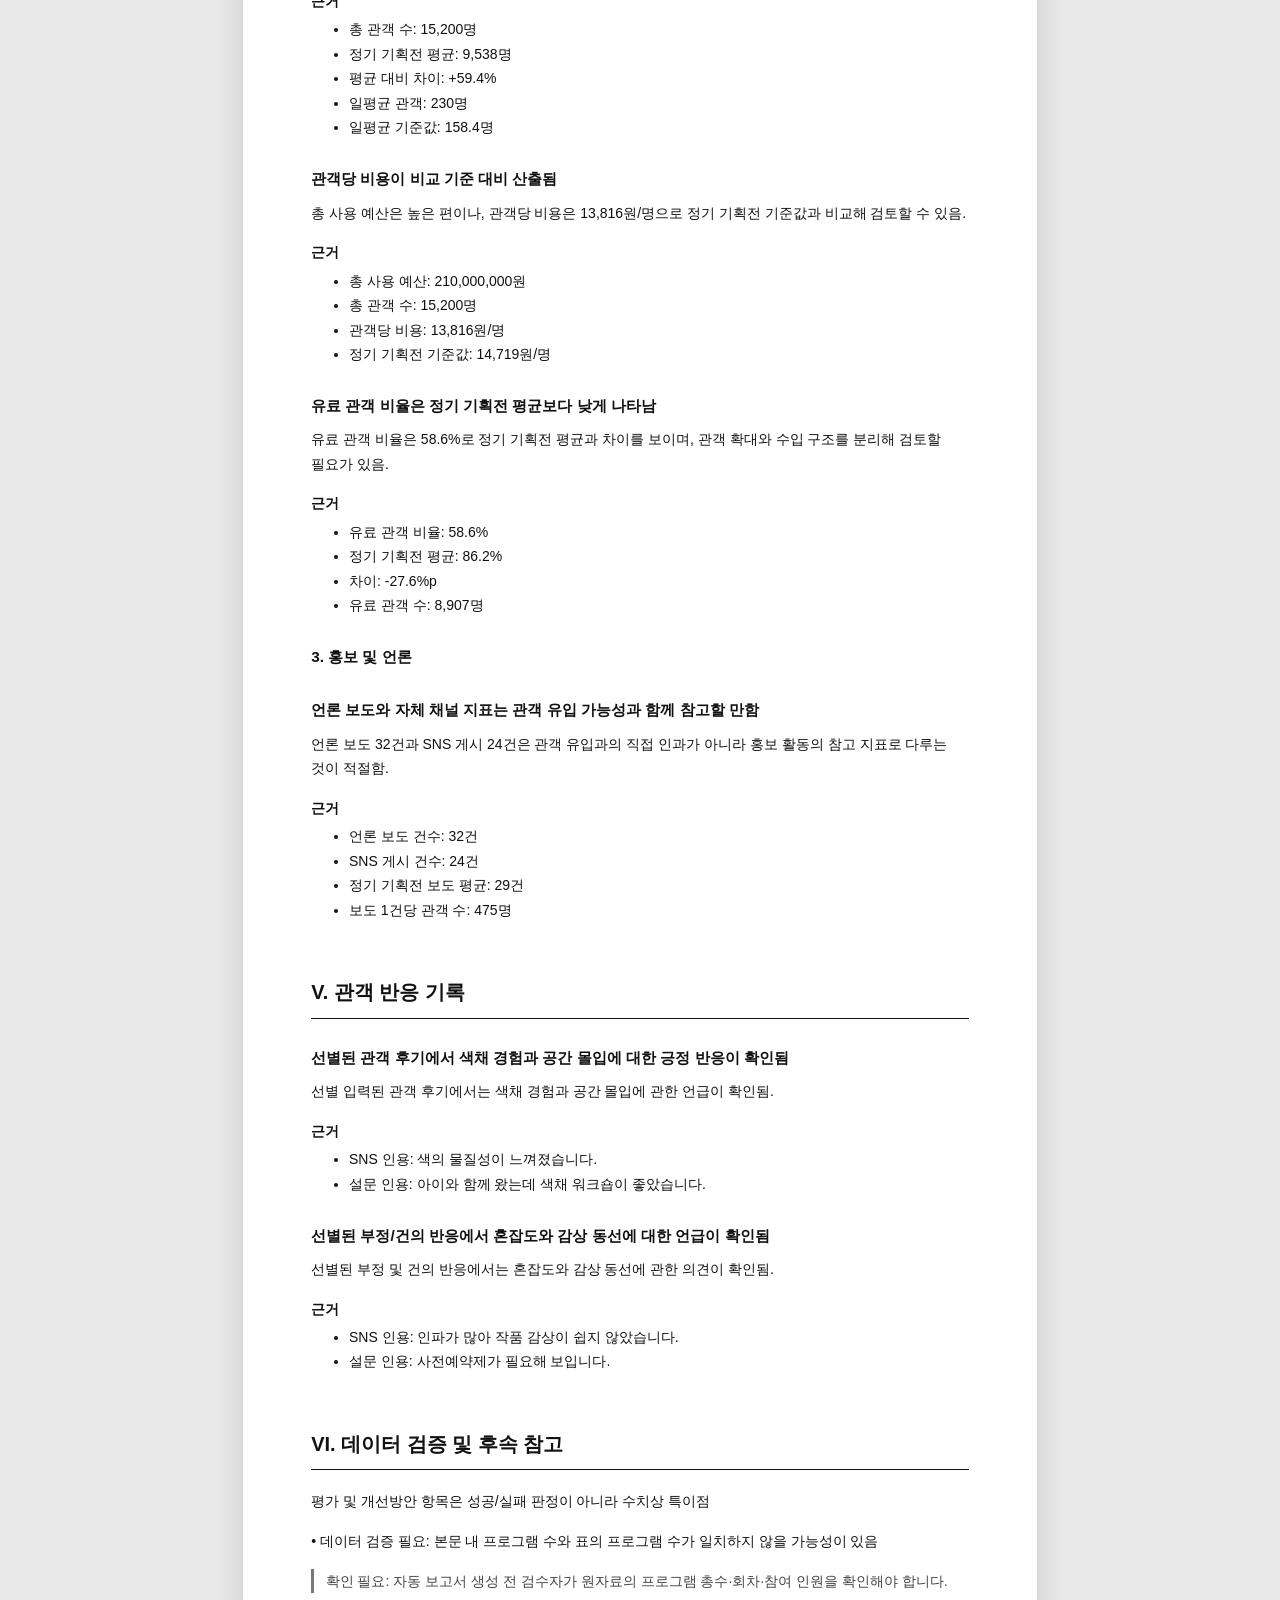
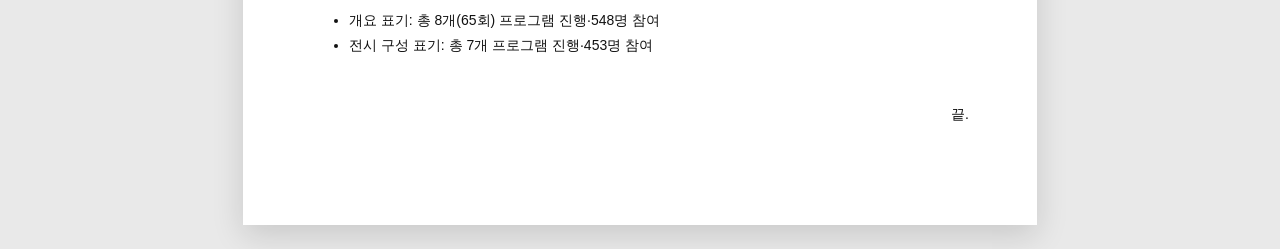
==== commit 2753ca75: "Add empty upload start state" ====
--- a/output/report-draft.html
+++ b/output/report-draft.html
@@ -179,28 +179,28 @@
 <section class="report-section">
 <h2>III. 주요 관찰</h2>
 <p>아래 내용은 자동 판정이 아니라 Analysis Ledger에서 도출한 관찰 후보입니다.</p>
-<div class="bullet">• 총 관객 수 15,200명, 일평균 230명으로 정기 기획전 평균 대비 높은 관객 규모가 확인됨.<span>한계: 기존 전시 원자료의 유형 분류와 입력된 수치를 바탕으로 자동 산출한 비교군입니다. 성과 판정이 아니라 수치상 특이점으로 기록합니다.</span></div>
-<div class="bullet">• 유료 관객 비율은 58.6%로 정기 기획전 평균과 차이를 보이며, 관객 확대와 수입 구조를 분리해 검토할 필요가 있음.<span>한계: 초대, 제휴, 패스, 단체 관람 정책의 영향을 함께 확인해야 하며 수입 성과와 단순히 동일시할 수 없습니다.</span></div>
-<div class="bullet">• 프로그램 8개 65회차가 운영되었고, 참여 인원은 548명으로 비교 기준 대비 낮은 수준임.<span>한계: 프로그램 유형, 정원, 사전예약 방식이 다르면 단순 참여 인원 비교의 의미가 제한됩니다.</span></div>
-<div class="bullet">• 선별된 부정 및 건의 반응에서는 혼잡도와 감상 동선에 관한 의견이 확인됨.<span>한계: 아래 반응은 전체 관객 의견의 통계적 표본이 아니라 보고서 작성자가 선별 입력한 후기입니다.</span></div>
-<div class="bullet">• 총 사용 예산은 높은 편이나, 관객당 비용은 13,816원/명으로 정기 기획전 기준값과 비교해 검토할 수 있음.<span>한계: 관객당 비용은 예산 총액과 관객 수만 반영하므로 전시의 질적 완성도나 제작 난이도를 직접 평가하지 않습니다.</span></div>
+<div class="bullet">• 총 관객 수 15,200명, 일평균 230명으로 정기 기획전 평균 대비 높은 관객 규모가 확인됨.</div>
+<div class="bullet">• 유료 관객 비율은 58.6%로 정기 기획전 평균과 차이를 보이며, 관객 확대와 수입 구조를 분리해 검토할 필요가 있음.</div>
+<div class="bullet">• 프로그램 8개 65회차가 운영되었고, 참여 인원은 548명으로 비교 기준 대비 낮은 수준임.</div>
+<div class="bullet">• 선별된 부정 및 건의 반응에서는 혼잡도와 감상 동선에 관한 의견이 확인됨.</div>
+<div class="bullet">• 총 사용 예산은 높은 편이나, 관객당 비용은 13,816원/명으로 정기 기획전 기준값과 비교해 검토할 수 있음.</div>
 </section>
 <section class="report-section">
 <h2>IV. 세부 관찰</h2>
 <h3>1. 전시 구성</h3>
 <p>전시 구성 항목에는 전시실별 구성·작품 수·공간 연출·연계 프로그램 운영 내역을 입력합니다. 현재 샘플은 프로그램 참여 지표를 중심으로 구성됩니다.</p>
-<article class="observation"><h3>프로그램 참여 인원은 정기 기획전 평균을 하회함</h3><p>프로그램 8개 65회차가 운영되었고, 참여 인원은 548명으로 비교 기준 대비 낮은 수준임.</p><p class="caveat">한계: 프로그램 유형, 정원, 사전예약 방식이 다르면 단순 참여 인원 비교의 의미가 제한됩니다.</p><p class="evidence-label">근거</p><ul><li>프로그램 참여 인원: 548명</li><li>정기 기획전 평균: 806명</li><li>프로그램 참여율: 3.6%</li><li>평균 대비 차이: -32%</li></ul></article>
+<article class="observation"><h3>프로그램 참여 인원은 정기 기획전 평균을 하회함</h3><p>프로그램 8개 65회차가 운영되었고, 참여 인원은 548명으로 비교 기준 대비 낮은 수준임.</p><p class="evidence-label">근거</p><ul><li>프로그램 참여 인원: 548명</li><li>정기 기획전 평균: 806명</li><li>프로그램 참여율: 3.6%</li><li>평균 대비 차이: -32%</li></ul></article>
 <h3>2. 전시 결과</h3>
-<article class="observation"><h3>총 관객 수와 일평균 관객 수가 정기 기획전 평균을 상회함</h3><p>총 관객 수 15,200명, 일평균 230명으로 정기 기획전 평균 대비 높은 관객 규모가 확인됨.</p><p class="caveat">한계: 기존 전시 원자료의 유형 분류와 입력된 수치를 바탕으로 자동 산출한 비교군입니다. 성과 판정이 아니라 수치상 특이점으로 기록합니다.</p><p class="evidence-label">근거</p><ul><li>총 관객 수: 15,200명</li><li>정기 기획전 평균: 9,538명</li><li>평균 대비 차이: +59.4%</li><li>일평균 관객: 230명</li><li>일평균 기준값: 158.4명</li></ul></article>
-<article class="observation"><h3>관객당 비용이 비교 기준 대비 산출됨</h3><p>총 사용 예산은 높은 편이나, 관객당 비용은 13,816원/명으로 정기 기획전 기준값과 비교해 검토할 수 있음.</p><p class="caveat">한계: 관객당 비용은 예산 총액과 관객 수만 반영하므로 전시의 질적 완성도나 제작 난이도를 직접 평가하지 않습니다.</p><p class="evidence-label">근거</p><ul><li>총 사용 예산: 210,000,000원</li><li>총 관객 수: 15,200명</li><li>관객당 비용: 13,816원/명</li><li>정기 기획전 기준값: 14,719원/명</li></ul></article>
-<article class="observation"><h3>유료 관객 비율은 정기 기획전 평균보다 낮게 나타남</h3><p>유료 관객 비율은 58.6%로 정기 기획전 평균과 차이를 보이며, 관객 확대와 수입 구조를 분리해 검토할 필요가 있음.</p><p class="caveat">한계: 초대, 제휴, 패스, 단체 관람 정책의 영향을 함께 확인해야 하며 수입 성과와 단순히 동일시할 수 없습니다.</p><p class="evidence-label">근거</p><ul><li>유료 관객 비율: 58.6%</li><li>정기 기획전 평균: 86.2%</li><li>차이: -27.6%p</li><li>유료 관객 수: 8,907명</li></ul></article>
+<article class="observation"><h3>총 관객 수와 일평균 관객 수가 정기 기획전 평균을 상회함</h3><p>총 관객 수 15,200명, 일평균 230명으로 정기 기획전 평균 대비 높은 관객 규모가 확인됨.</p><p class="evidence-label">근거</p><ul><li>총 관객 수: 15,200명</li><li>정기 기획전 평균: 9,538명</li><li>평균 대비 차이: +59.4%</li><li>일평균 관객: 230명</li><li>일평균 기준값: 158.4명</li></ul></article>
+<article class="observation"><h3>관객당 비용이 비교 기준 대비 산출됨</h3><p>총 사용 예산은 높은 편이나, 관객당 비용은 13,816원/명으로 정기 기획전 기준값과 비교해 검토할 수 있음.</p><p class="evidence-label">근거</p><ul><li>총 사용 예산: 210,000,000원</li><li>총 관객 수: 15,200명</li><li>관객당 비용: 13,816원/명</li><li>정기 기획전 기준값: 14,719원/명</li></ul></article>
+<article class="observation"><h3>유료 관객 비율은 정기 기획전 평균보다 낮게 나타남</h3><p>유료 관객 비율은 58.6%로 정기 기획전 평균과 차이를 보이며, 관객 확대와 수입 구조를 분리해 검토할 필요가 있음.</p><p class="evidence-label">근거</p><ul><li>유료 관객 비율: 58.6%</li><li>정기 기획전 평균: 86.2%</li><li>차이: -27.6%p</li><li>유료 관객 수: 8,907명</li></ul></article>
 <h3>3. 홍보 및 언론</h3>
-<article class="observation"><h3>언론 보도와 자체 채널 지표는 관객 유입 가능성과 함께 참고할 만함</h3><p>언론 보도 32건과 SNS 게시 24건은 관객 유입과의 직접 인과가 아니라 홍보 활동의 참고 지표로 다루는 것이 적절함.</p><p class="caveat">한계: 언론 보도 건수와 SNS 게시 수만으로 관객 유입의 인과관계를 확정할 수 없습니다.</p><p class="evidence-label">근거</p><ul><li>언론 보도 건수: 32건</li><li>SNS 게시 건수: 24건</li><li>정기 기획전 보도 평균: 29건</li><li>보도 1건당 관객 수: 475명</li></ul></article>
+<article class="observation"><h3>언론 보도와 자체 채널 지표는 관객 유입 가능성과 함께 참고할 만함</h3><p>언론 보도 32건과 SNS 게시 24건은 관객 유입과의 직접 인과가 아니라 홍보 활동의 참고 지표로 다루는 것이 적절함.</p><p class="evidence-label">근거</p><ul><li>언론 보도 건수: 32건</li><li>SNS 게시 건수: 24건</li><li>정기 기획전 보도 평균: 29건</li><li>보도 1건당 관객 수: 475명</li></ul></article>
 </section>
 <section class="report-section">
 <h2>V. 관객 반응 기록</h2>
-<article class="observation"><h3>선별된 관객 후기에서 색채 경험과 공간 몰입에 대한 긍정 반응이 확인됨</h3><p>선별 입력된 관객 후기에서는 색채 경험과 공간 몰입에 관한 언급이 확인됨.</p><p class="caveat">한계: 아래 반응은 전체 관객 의견의 통계적 표본이 아니라 보고서 작성자가 선별 입력한 후기입니다.</p><p class="evidence-label">근거</p><ul><li>SNS 인용: 색의 물질성이 느껴졌습니다.</li><li>설문 인용: 아이와 함께 왔는데 색채 워크숍이 좋았습니다.</li></ul></article>
-<article class="observation"><h3>선별된 부정/건의 반응에서 혼잡도와 감상 동선에 대한 언급이 확인됨</h3><p>선별된 부정 및 건의 반응에서는 혼잡도와 감상 동선에 관한 의견이 확인됨.</p><p class="caveat">한계: 아래 반응은 전체 관객 의견의 통계적 표본이 아니라 보고서 작성자가 선별 입력한 후기입니다.</p><p class="evidence-label">근거</p><ul><li>SNS 인용: 인파가 많아 작품 감상이 쉽지 않았습니다.</li><li>설문 인용: 사전예약제가 필요해 보입니다.</li></ul></article>
+<article class="observation"><h3>선별된 관객 후기에서 색채 경험과 공간 몰입에 대한 긍정 반응이 확인됨</h3><p>선별 입력된 관객 후기에서는 색채 경험과 공간 몰입에 관한 언급이 확인됨.</p><p class="evidence-label">근거</p><ul><li>SNS 인용: 색의 물질성이 느껴졌습니다.</li><li>설문 인용: 아이와 함께 왔는데 색채 워크숍이 좋았습니다.</li></ul></article>
+<article class="observation"><h3>선별된 부정/건의 반응에서 혼잡도와 감상 동선에 대한 언급이 확인됨</h3><p>선별된 부정 및 건의 반응에서는 혼잡도와 감상 동선에 관한 의견이 확인됨.</p><p class="evidence-label">근거</p><ul><li>SNS 인용: 인파가 많아 작품 감상이 쉽지 않았습니다.</li><li>설문 인용: 사전예약제가 필요해 보입니다.</li></ul></article>
 </section>
 <section class="report-section">
 <h2>VI. 데이터 검증 및 후속 참고</h2>
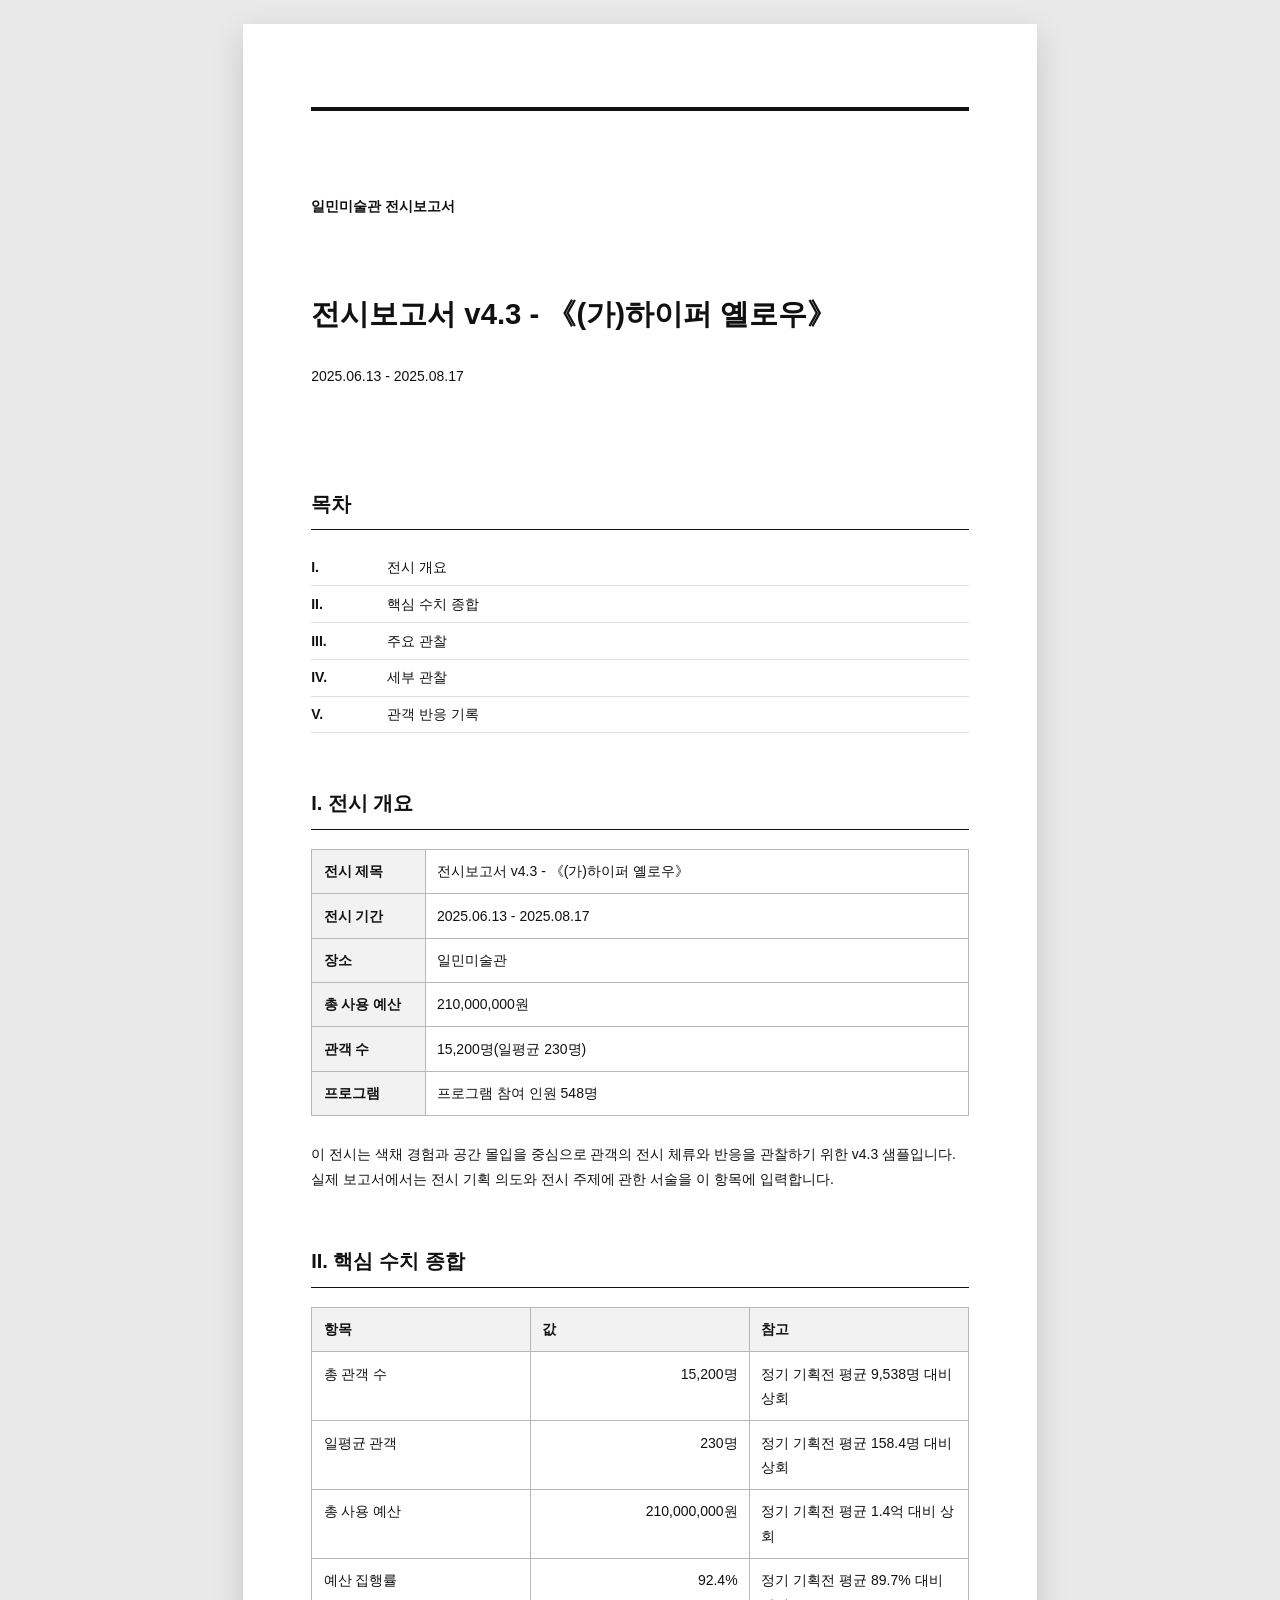
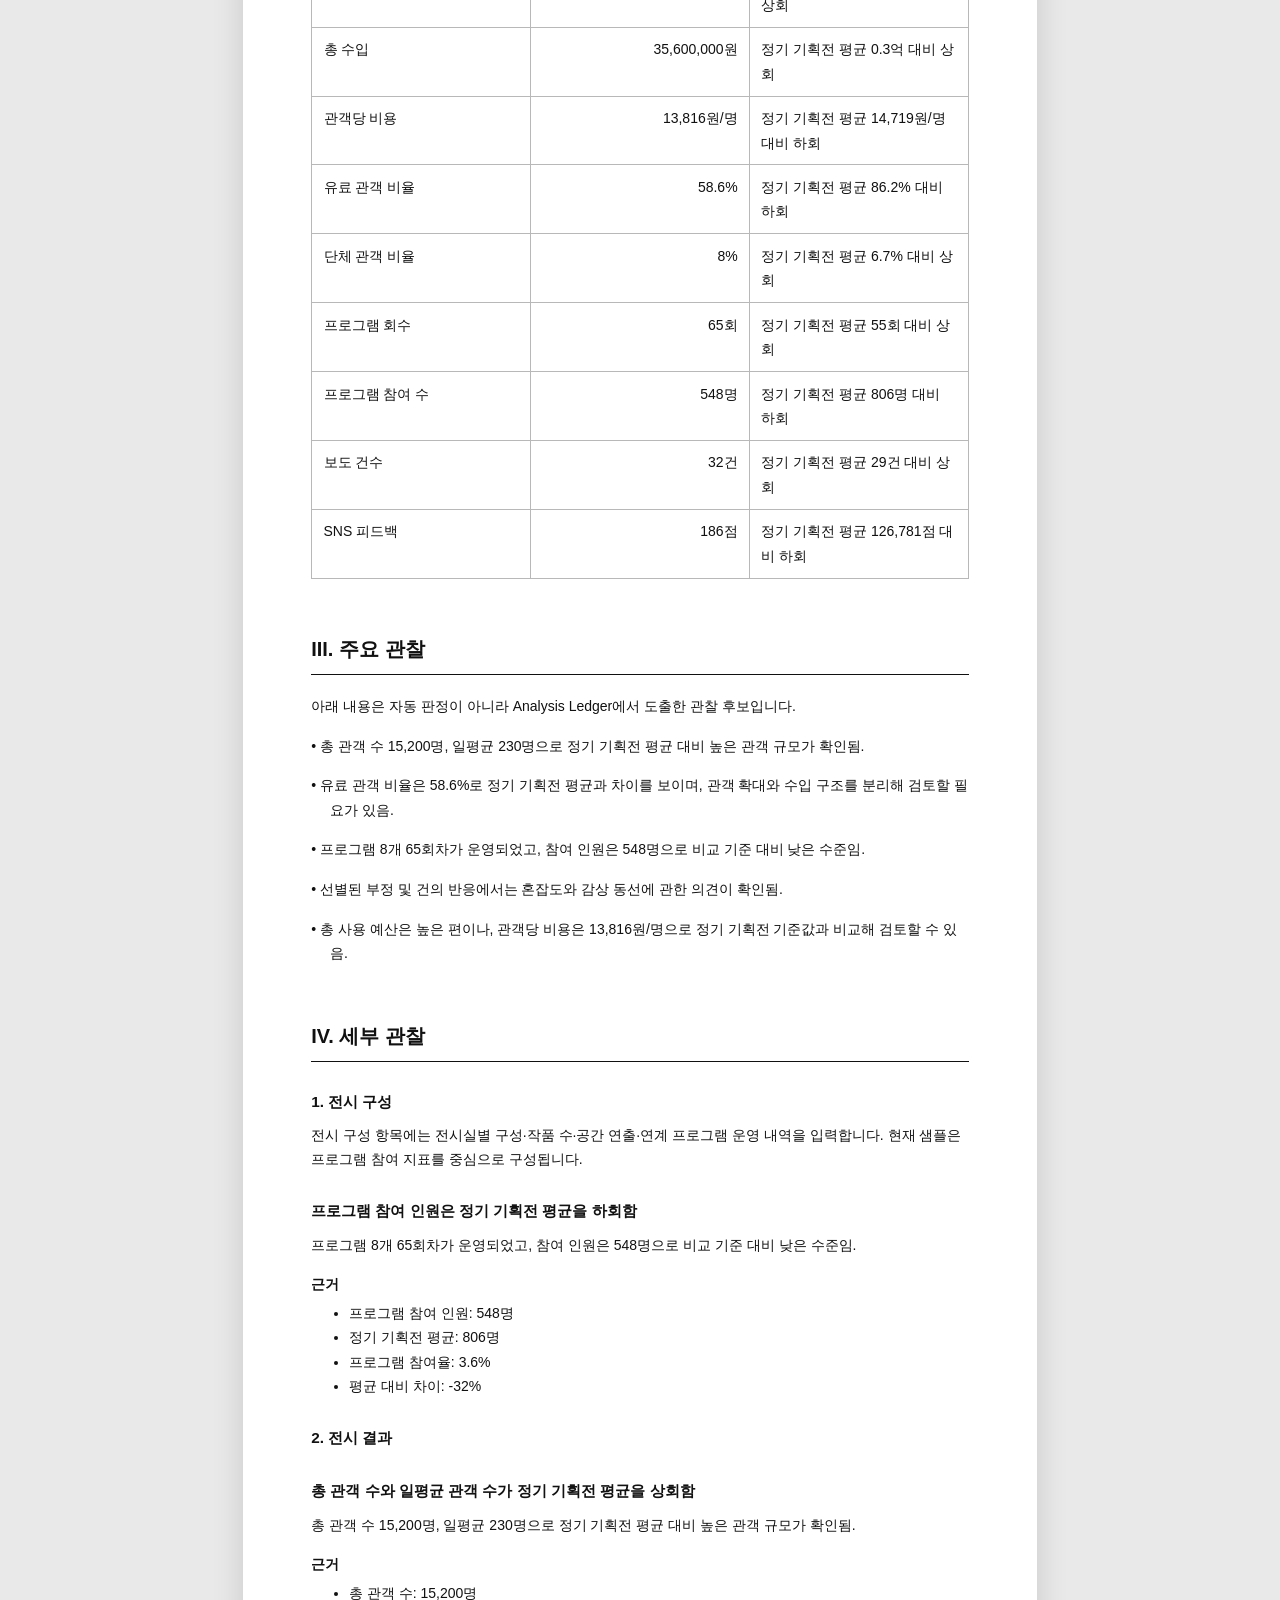
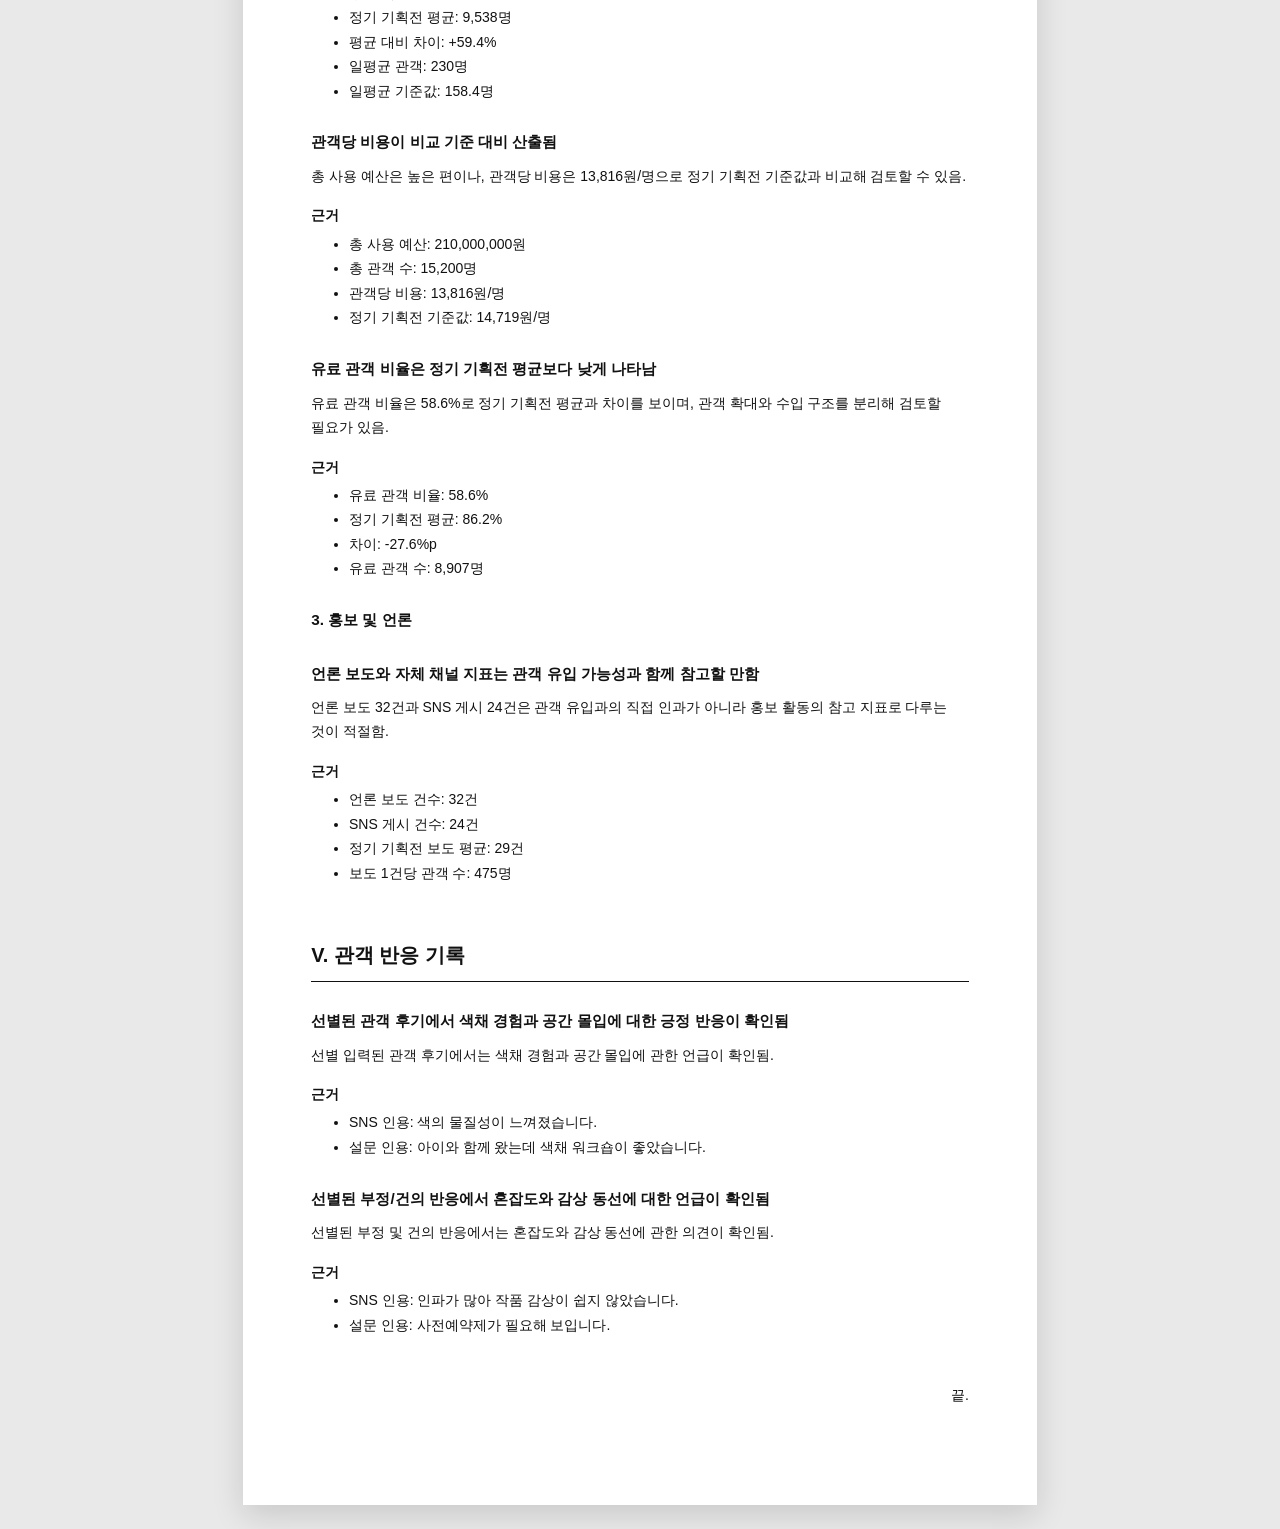
==== commit 4d979c42: "Keep data quality out of reports" ====
--- a/output/report-draft.html
+++ b/output/report-draft.html
@@ -164,7 +164,6 @@
 <li><span>III.</span>주요 관찰</li>
 <li><span>IV.</span>세부 관찰</li>
 <li><span>V.</span>관객 반응 기록</li>
-<li><span>VI.</span>데이터 검증 및 후속 참고</li>
 </ol>
 </section>
 <section class="report-section">
@@ -202,11 +201,6 @@
 <article class="observation"><h3>선별된 관객 후기에서 색채 경험과 공간 몰입에 대한 긍정 반응이 확인됨</h3><p>선별 입력된 관객 후기에서는 색채 경험과 공간 몰입에 관한 언급이 확인됨.</p><p class="evidence-label">근거</p><ul><li>SNS 인용: 색의 물질성이 느껴졌습니다.</li><li>설문 인용: 아이와 함께 왔는데 색채 워크숍이 좋았습니다.</li></ul></article>
 <article class="observation"><h3>선별된 부정/건의 반응에서 혼잡도와 감상 동선에 대한 언급이 확인됨</h3><p>선별된 부정 및 건의 반응에서는 혼잡도와 감상 동선에 관한 의견이 확인됨.</p><p class="evidence-label">근거</p><ul><li>SNS 인용: 인파가 많아 작품 감상이 쉽지 않았습니다.</li><li>설문 인용: 사전예약제가 필요해 보입니다.</li></ul></article>
 </section>
-<section class="report-section">
-<h2>VI. 데이터 검증 및 후속 참고</h2>
-<p>평가 및 개선방안 항목은 성공/실패 판정이 아니라 수치상 특이점</p>
-<article class="data-quality"><p>• 데이터 검증 필요: 본문 내 프로그램 수와 표의 프로그램 수가 일치하지 않을 가능성이 있음</p><p class="caveat">확인 필요: 자동 보고서 생성 전 검수자가 원자료의 프로그램 총수·회차·참여 인원을 확인해야 합니다.</p><ul><li>개요 표기: 총 8개(65회) 프로그램 진행·548명 참여</li><li>전시 구성 표기: 총 7개 프로그램 진행·453명 참여</li></ul></article>
-</section>
 <p class="end">끝.</p>
 </main>
 </body>
